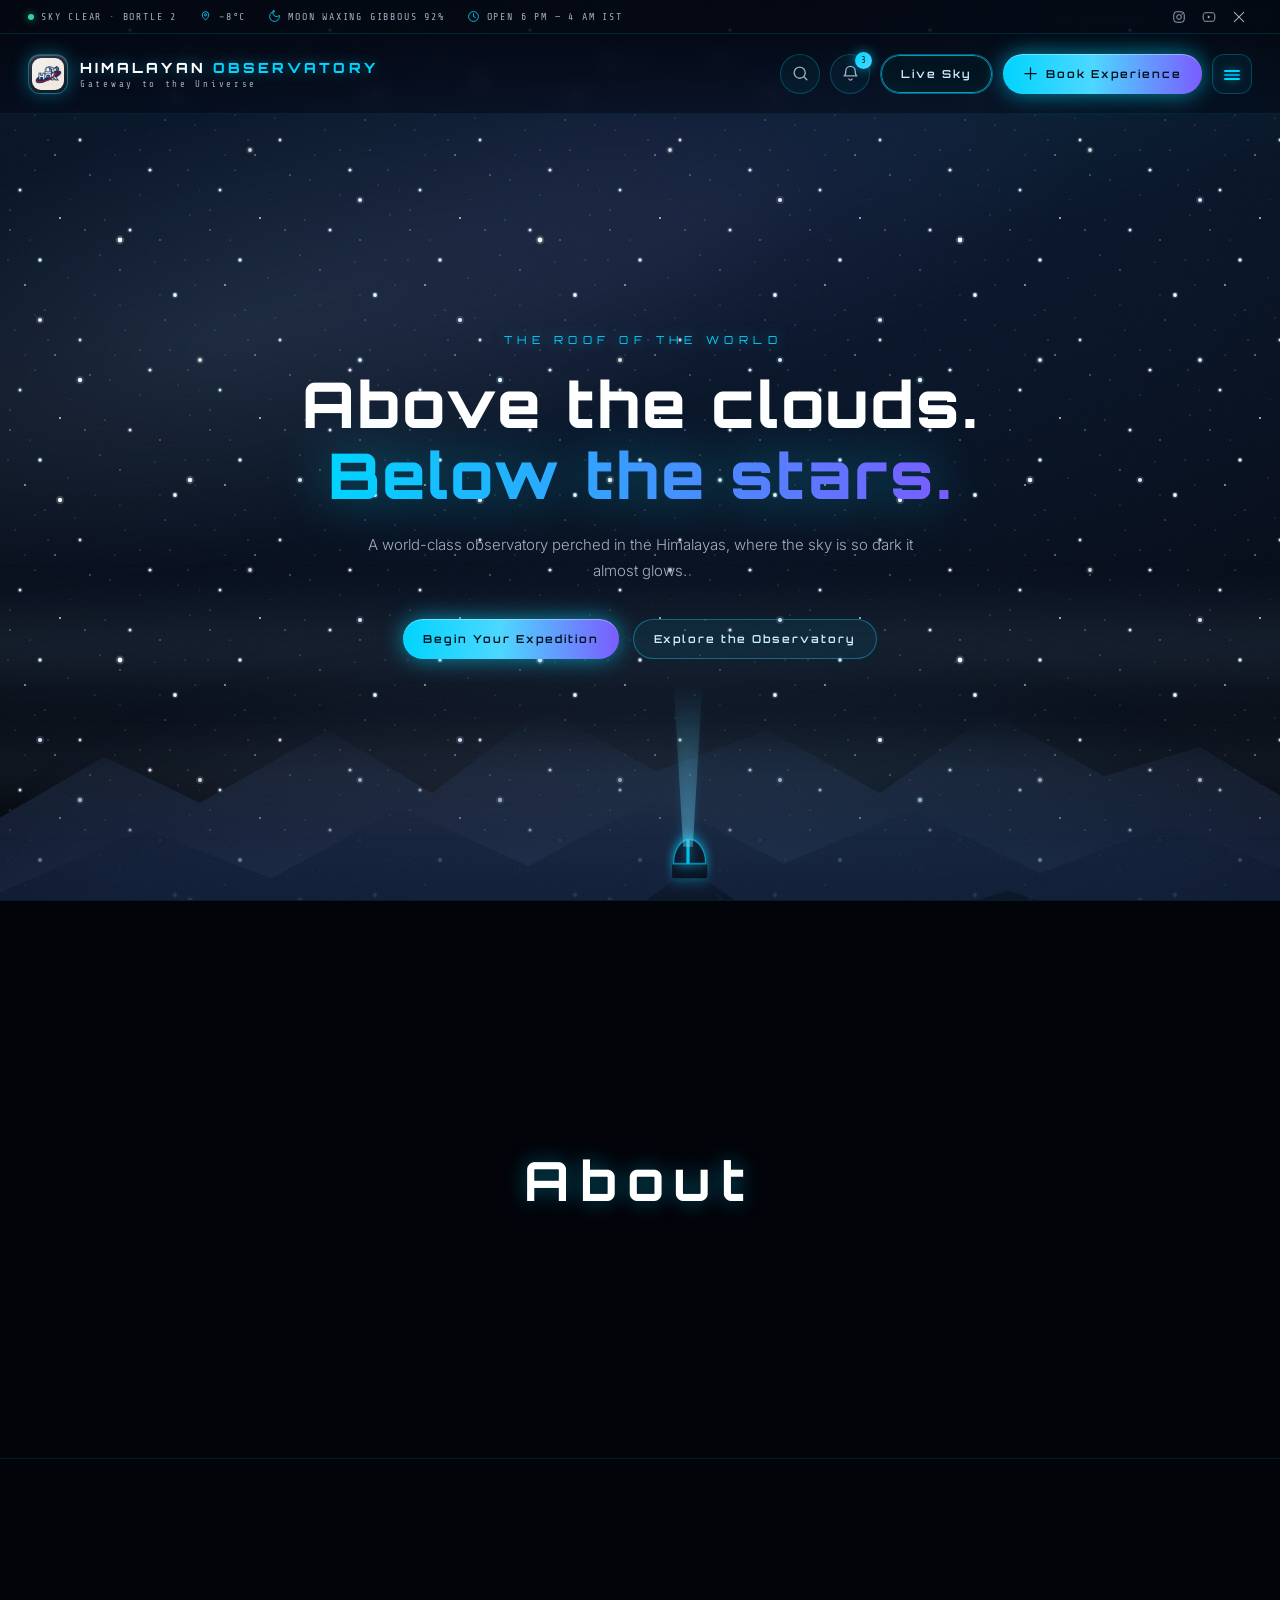
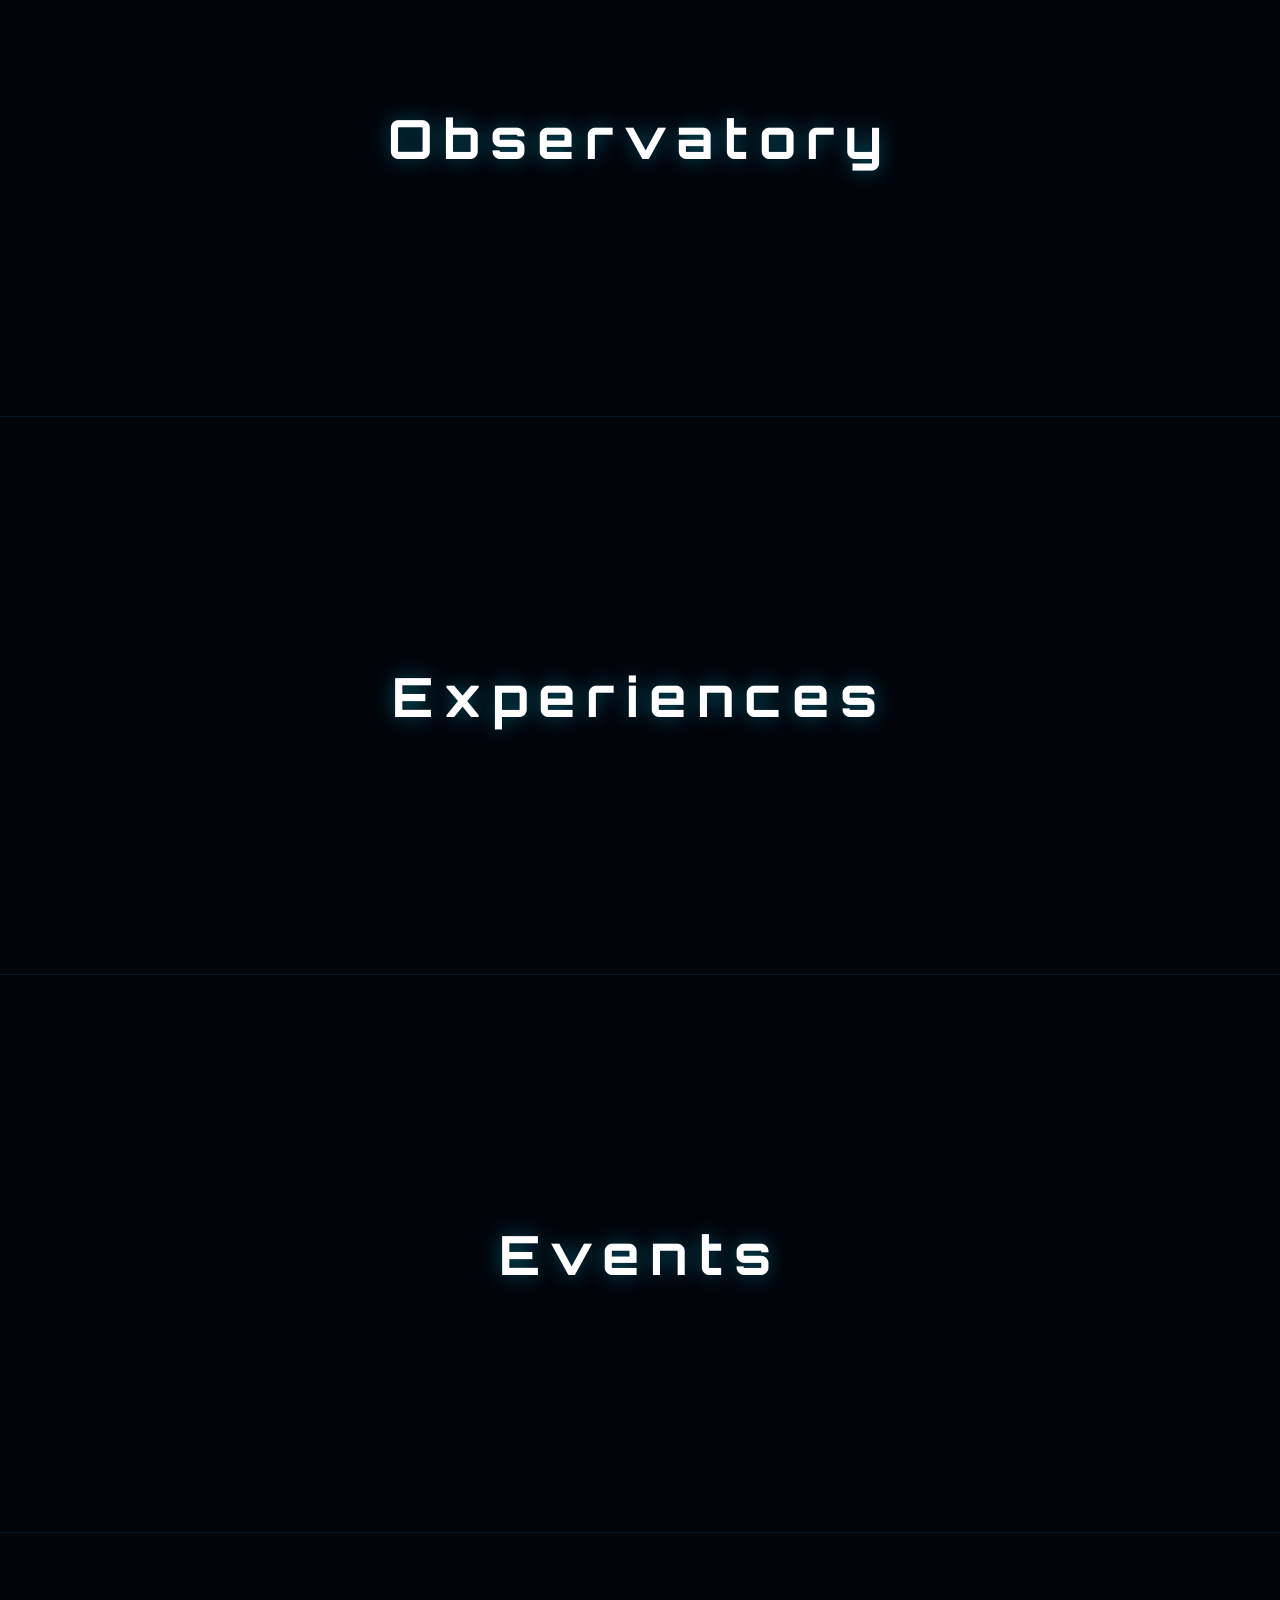
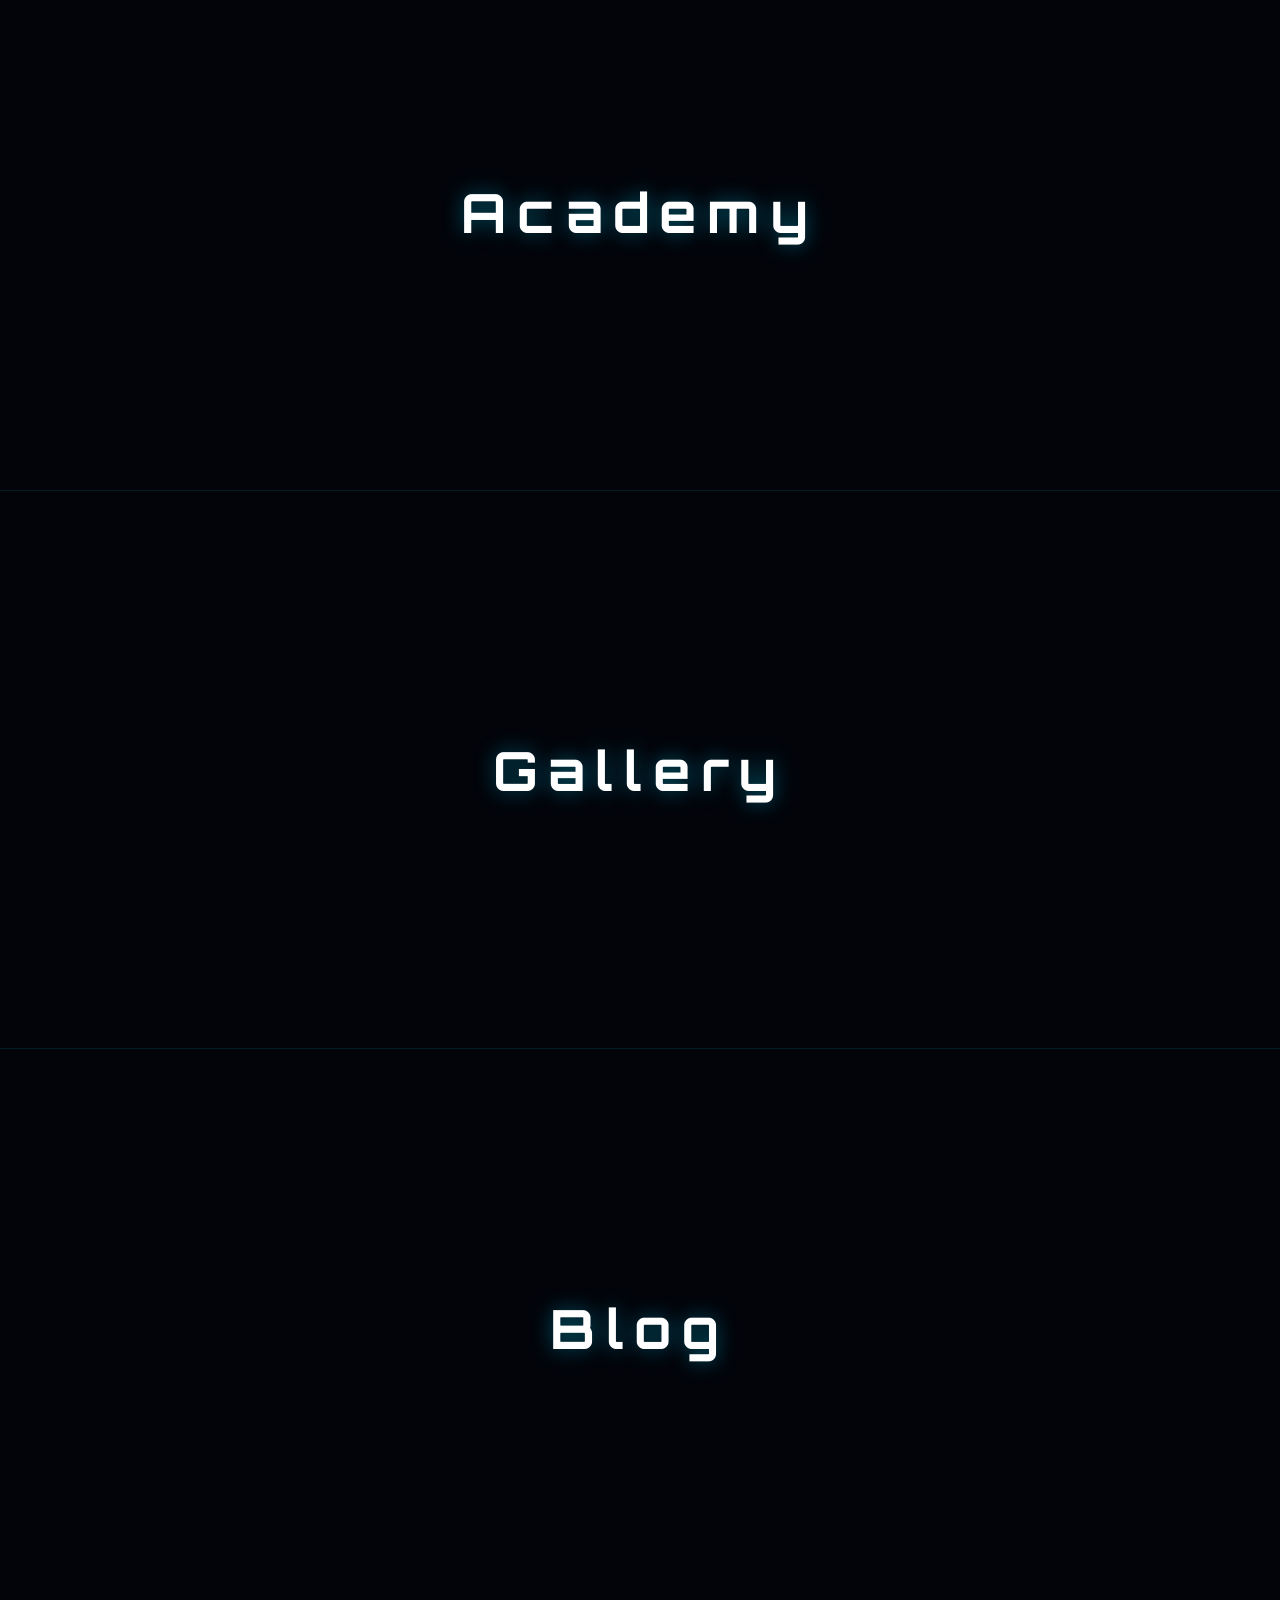
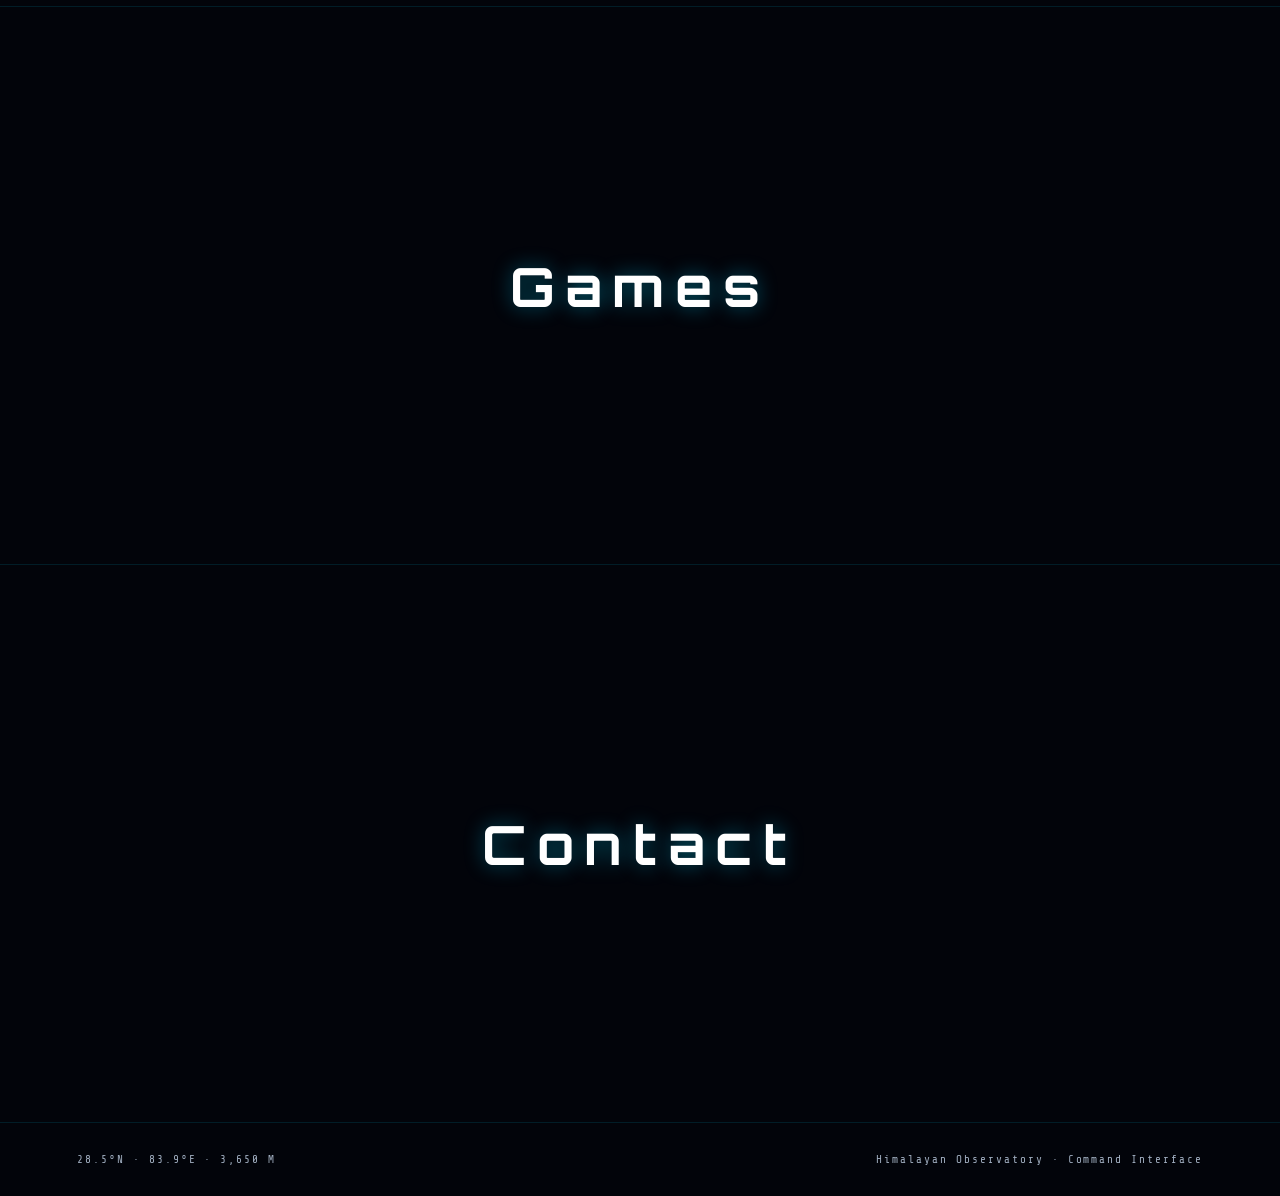
==== navbar.html @ 62c12fcb "loader + header" ====
<!DOCTYPE html>
<html lang="en" data-theme="dark">
<head>
  <meta charset="UTF-8" />
  <meta name="viewport" content="width=device-width, initial-scale=1.0, viewport-fit=cover" />
  <meta name="theme-color" content="#02040A" />
  <meta name="description" content="Himalayan Observatory — the command interface of a world-class observatory in the Himalayas." />
  <title>Himalayan Observatory — Navigation</title>

  <!-- Premium aerospace typography -->
  <link rel="preconnect" href="https://fonts.googleapis.com" />
  <link rel="preconnect" href="https://fonts.gstatic.com" crossorigin />
  <link
    href="https://fonts.googleapis.com/css2?family=Orbitron:wght@500;600;700;800&family=Inter:wght@300;400;500;600&family=Share+Tech+Mono&display=swap"
    rel="stylesheet"
  />

  <link rel="stylesheet" href="css/style.css" />
</head>
<body>

  <!-- Fixed Himalayan night backdrop: star field, Milky Way, alpenglow,
       layered mountain silhouettes and an observatory dome on the peak -->
  <div class="site-space" aria-hidden="true">
    <div class="site-space__stars"></div>
    <div class="site-space__milkyway"></div>
    <div class="site-space__twinkle"></div>
    <div class="site-space__alpenglow"></div>

    <!-- Satellite crossing the night sky -->
    <div class="site-space__sat" aria-hidden="true">
      <svg viewBox="0 0 140 84" fill="none">
        <defs>
          <linearGradient id="satPanel" x1="0" y1="0" x2="0" y2="1">
            <stop offset="0" stop-color="#2b6bd6"/>
            <stop offset="0.55" stop-color="#123c8a"/>
            <stop offset="1" stop-color="#081c46"/>
          </linearGradient>
          <linearGradient id="satBody" x1="0" y1="0" x2="0" y2="1">
            <stop offset="0" stop-color="#e4edff"/>
            <stop offset="0.5" stop-color="#93a7c4"/>
            <stop offset="1" stop-color="#33435f"/>
          </linearGradient>
          <linearGradient id="satTrail" x1="0" y1="0" x2="1" y2="0">
            <stop offset="0" stop-color="#7ad7ff" stop-opacity="0"/>
            <stop offset="0.7" stop-color="#7ad7ff" stop-opacity="0.16"/>
            <stop offset="1" stop-color="#bcdcff" stop-opacity="0.6"/>
          </linearGradient>
        </defs>

        <path d="M0 42 L56 42" stroke="url(#satTrail)" stroke-width="2"/>

        <rect x="6" y="28" width="52" height="16" rx="2" fill="url(#satPanel)" stroke="#9ad7ff" stroke-opacity="0.4"/>
        <rect x="82" y="28" width="52" height="16" rx="2" fill="url(#satPanel)" stroke="#9ad7ff" stroke-opacity="0.4"/>
        <path d="M18 29V43M30 29V43M42 29V43M54 29V43M94 29V43M106 29V43M118 29V43M130 29V43" stroke="#9ad7ff" stroke-opacity="0.4" stroke-width="1"/>
        <rect x="52" y="33" width="4" height="6" fill="#8fa3c0"/>
        <rect x="84" y="33" width="4" height="6" fill="#8fa3c0"/>

        <rect x="56" y="14" width="28" height="44" rx="6" fill="url(#satBody)" stroke="#cfe0ff" stroke-opacity="0.7"/>

        <path d="M70 14 L70 6" stroke="#e4edff" stroke-width="2"/>
        <circle cx="70" cy="4.5" r="3" fill="#ffd166"/>

        <rect x="60" y="20" width="20" height="9" rx="2" fill="#07152e"/>
        <circle cx="65.5" cy="24.5" r="2" fill="#00d4ff"/>
        <circle cx="74.5" cy="24.5" r="2" fill="#ff5c5c"/>

        <circle class="sat-beacon" cx="70" cy="48" r="2.2" fill="#ffd166"/>
      </svg>
    </div>

    <div class="site-space__mountains">
      <svg class="site-space__range site-space__range--back" viewBox="0 0 1600 400" preserveAspectRatio="none" aria-hidden="true">
        <defs>
          <linearGradient id="ssRangeBack" x1="0" y1="0" x2="0" y2="1">
            <stop offset="0" stop-color="#22365e" stop-opacity="0"/>
            <stop offset="0.45" stop-color="#22365e" stop-opacity="0.5"/>
            <stop offset="1" stop-color="#22365e" stop-opacity="0.85"/>
          </linearGradient>
        </defs>
        <path d="M0 400 L0 258 L130 208 L250 246 L410 186 L540 238 L680 168 L820 220 L960 186 L1100 238 L1240 172 L1380 224 L1500 200 L1600 240 L1600 400 Z" fill="url(#ssRangeBack)"/>
      </svg>

      <svg class="site-space__range site-space__range--mid" viewBox="0 0 1600 400" preserveAspectRatio="none" aria-hidden="true">
        <defs>
          <linearGradient id="ssRangeMid" x1="0" y1="0" x2="0" y2="1">
            <stop offset="0" stop-color="#0d1a33" stop-opacity="0"/>
            <stop offset="0.45" stop-color="#0d1a33" stop-opacity="0.72"/>
            <stop offset="1" stop-color="#0d1a33" stop-opacity="0.95"/>
          </linearGradient>
        </defs>
        <path d="M0 400 L0 320 L180 268 L340 308 L500 250 L660 298 L820 242 L980 296 L1140 252 L1300 304 L1460 264 L1600 300 L1600 400 Z" fill="url(#ssRangeMid)"/>
      </svg>

      <svg class="site-space__range site-space__range--front" viewBox="0 0 1600 400" preserveAspectRatio="none" aria-hidden="true">
        <defs>
          <linearGradient id="ssRangeFront" x1="0" y1="0" x2="0" y2="1">
            <stop offset="0" stop-color="#050b16" stop-opacity="0"/>
            <stop offset="0.4" stop-color="#050b16" stop-opacity="0.85"/>
            <stop offset="1" stop-color="#050b16" stop-opacity="0.98"/>
          </linearGradient>
          <linearGradient id="ssBeam" x1="0" y1="0" x2="0" y2="1">
            <stop offset="0" stop-color="#7ad7ff" stop-opacity="0"/>
            <stop offset="1" stop-color="#7ad7ff" stop-opacity="0.4"/>
          </linearGradient>
        </defs>
        <path d="M0 400 L0 372 L150 338 L300 364 L460 330 L620 366 L800 330 L862 300 L940 336 L1100 352 L1260 318 L1420 352 L1540 330 L1600 346 L1600 400 Z" fill="url(#ssRangeFront)"/>
        <g class="site-space__dome">
          <rect x="840" y="296" width="44" height="12" rx="2" fill="#07101f"/>
          <path class="site-space__dome-shell" d="M842 296 A20 20 0 0 1 882 296 Z" fill="#0a1428"/>
          <path class="site-space__dome-slit" d="M858 276 L862 276 L862 296 L858 296 Z" fill="#00d4ff" opacity="0.9"/>
          <path class="site-space__beam" d="M854 282 L866 282 L878 148 L842 148 Z" fill="url(#ssBeam)"/>
        </g>
      </svg>

      <div class="site-space__mist site-space__mist--1"></div>
      <div class="site-space__mist site-space__mist--2"></div>
    </div>

    <div class="site-space__vignette"></div>
    <div class="site-space__grain"></div>
  </div>

  <!-- ============================================================
       TOP INFORMATION BAR (thin strip above the navigation)
       Auto-hidden on scroll and on mobile.
       ============================================================ -->
  <div class="topbar" id="topbar" role="complementary" aria-label="Observatory conditions">
    <div class="topbar__inner">

      <div class="topbar__conditions">
        <span class="topbar__item">
          <span class="topbar__dot topbar__dot--green" aria-hidden="true"></span>
          SKY CLEAR · BORTLE 2
        </span>
        <span class="topbar__item">
          <svg class="topbar__icon" viewBox="0 0 24 24" fill="none" aria-hidden="true">
            <path d="M12 3a6 6 0 0 1 6 6c0 4-2.5 6-6 9.5C8.5 15 6 13 6 9a6 6 0 0 1 6-6Z" stroke="currentColor" stroke-width="1.6"/>
            <circle cx="12" cy="9" r="2" stroke="currentColor" stroke-width="1.6"/>
          </svg>
          −8°C
        </span>
        <span class="topbar__item">
          <svg class="topbar__icon" viewBox="0 0 24 24" fill="none" aria-hidden="true">
            <path d="M12 3a9 9 0 1 0 9 9c0-.8-.1-1.6-.3-2.3C19.8 11.6 18 12 16.5 12A7.5 7.5 0 0 1 9 4.5C9 3 9.4 1.2 10.7.3A9 9 0 0 0 12 3Z" stroke="currentColor" stroke-width="1.6" stroke-linejoin="round"/>
          </svg>
          MOON WAXING GIBBOUS 92%
        </span>
        <span class="topbar__item">
          <svg class="topbar__icon" viewBox="0 0 24 24" fill="none" aria-hidden="true">
            <circle cx="12" cy="12" r="9" stroke="currentColor" stroke-width="1.6"/>
            <path d="M12 7v5l3.5 2" stroke="currentColor" stroke-width="1.6" stroke-linecap="round"/>
          </svg>
          OPEN 6 PM — 4 AM IST
        </span>
      </div>

      <div class="topbar__social" aria-label="Follow the observatory">
        <a href="#" class="topbar__social-link" aria-label="Instagram">
          <svg viewBox="0 0 24 24" fill="none" aria-hidden="true">
            <rect x="3" y="3" width="18" height="18" rx="5" stroke="currentColor" stroke-width="1.6"/>
            <circle cx="12" cy="12" r="4" stroke="currentColor" stroke-width="1.6"/>
            <circle cx="17.2" cy="6.8" r="1.2" fill="currentColor"/>
          </svg>
        </a>
        <a href="#" class="topbar__social-link" aria-label="YouTube">
          <svg viewBox="0 0 24 24" fill="none" aria-hidden="true">
            <path d="M22 12c0-2.6-.3-4.4-.7-5.3a2.7 2.7 0 0 0-1.7-1.7C18.6 4.6 12 4.6 12 4.6s-6.6 0-7.6.4a2.7 2.7 0 0 0-1.7 1.7C2.3 7.6 2 9.4 2 12s.3 4.4.7 5.3a2.7 2.7 0 0 0 1.7 1.7c1 .4 7.6.4 7.6.4s6.6 0 7.6-.4a2.7 2.7 0 0 0 1.7-1.7c.4-.9.7-2.7.7-5.3Z" stroke="currentColor" stroke-width="1.6"/>
            <path d="M10 9.5v5l4.5-2.5L10 9.5Z" fill="currentColor"/>
          </svg>
        </a>
        <a href="#" class="topbar__social-link" aria-label="X">
          <svg viewBox="0 0 24 24" fill="none" aria-hidden="true">
            <path d="M4 4l16 16M20 4L4 20" stroke="currentColor" stroke-width="1.8" stroke-linecap="round"/>
          </svg>
        </a>
      </div>

    </div>
  </div>

  <!-- ============================================================
       PRIMARY NAVIGATION
       ============================================================ -->
  <header class="nav" id="navbar" role="banner">
    <div class="nav__inner">

      <!-- Left : brand -->
      <a class="brand" href="#home" aria-label="Himalayan Observatory — home">
        <span class="brand__logo" aria-hidden="true">
          <img src="assets/logo_himalayan.jpeg" alt="" width="1352" height="1600" />
        </span>
        <span class="brand__text">
          <span class="brand__title">HIMALAYAN <em>OBSERVATORY</em></span>
          <span class="brand__tagline">Gateway to the Universe</span>
        </span>
      </a>

      <!-- Center : primary menu (desktop) -->
      <nav class="menu" id="menu" aria-label="Primary">
        <a class="menu__link is-active" href="#home" aria-current="page">Home</a>
        <a class="menu__link" href="#about">About</a>
        <a class="menu__link" href="#observatory">Observatory</a>
        <a class="menu__link" href="#experiences">Experiences</a>
        <a class="menu__link" href="#events">Events</a>
        <a class="menu__link" href="#academy">Academy</a>
        <a class="menu__link" href="#gallery">Gallery</a>
        <a class="menu__link" href="#blog">Blog</a>
        <a class="menu__link" href="#games">Games</a>
        <a class="menu__link" href="#contact">Contact</a>
      </nav>

      <!-- Right : actions -->
      <div class="actions">

        <button class="icon-btn icon-btn--search" id="searchBtn" type="button"
                aria-label="Open search" aria-haspopup="dialog" aria-controls="searchOverlay">
          <svg viewBox="0 0 24 24" fill="none" aria-hidden="true">
            <circle cx="11" cy="11" r="7" stroke="currentColor" stroke-width="1.7"/>
            <path d="m20 20-3.5-3.5" stroke="currentColor" stroke-width="1.7" stroke-linecap="round"/>
          </svg>
          <span class="icon-btn__ring" aria-hidden="true"></span>
        </button>

        <button class="icon-btn icon-btn--bell" id="bellBtn" type="button"
                aria-label="Notifications" aria-haspopup="dialog" aria-controls="notifPanel"
                aria-expanded="false">
          <svg viewBox="0 0 24 24" fill="none" aria-hidden="true">
            <path d="M6 9a6 6 0 0 1 12 0c0 5 2 6 2 6H4s2-1 2-6Z" stroke="currentColor" stroke-width="1.7" stroke-linejoin="round"/>
            <path d="M10 19a2.2 2.2 0 0 0 4 0" stroke="currentColor" stroke-width="1.7" stroke-linecap="round"/>
          </svg>
          <span class="icon-btn__badge" id="bellBadge" aria-hidden="true">3</span>
        </button>

        <a class="btn btn--outline" href="#sky">
          <span class="btn__pulse" aria-hidden="true"></span>
          <span class="btn__label">Live Sky</span>
        </a>

        <a class="btn btn--primary" href="#book">
          <svg class="btn__spark" viewBox="0 0 24 24" fill="none" aria-hidden="true">
            <path d="M12 3v18M3 12h18" stroke="currentColor" stroke-width="2" stroke-linecap="round"/>
          </svg>
          <span class="btn__label">Book Experience</span>
        </a>

        <!-- Hamburger (mobile only) -->
        <button class="burger" id="burger" type="button"
                aria-label="Open menu" aria-expanded="false" aria-controls="mobileMenu">
          <span class="burger__line" aria-hidden="true"></span>
          <span class="burger__line" aria-hidden="true"></span>
          <span class="burger__line" aria-hidden="true"></span>
        </button>

      </div>
    </div>
  </header>

  <!-- ============================================================
       SEARCH OVERLAY (fullscreen)
       ============================================================ -->
  <div class="search-overlay" id="searchOverlay" role="dialog" aria-modal="true"
       aria-label="Search the cosmos" aria-hidden="true">
    <div class="search-overlay__bg" aria-hidden="true"></div>

    <form class="search-overlay__box" id="searchForm" role="search">
      <span class="search-overlay__icon" aria-hidden="true">
        <svg viewBox="0 0 24 24" fill="none">
          <circle cx="11" cy="11" r="7" stroke="currentColor" stroke-width="1.7"/>
          <path d="m20 20-3.5-3.5" stroke="currentColor" stroke-width="1.7" stroke-linecap="round"/>
        </svg>
      </span>
      <input class="search-overlay__input" id="searchInput" type="search"
             placeholder="Search the cosmos…" autocomplete="off" aria-label="Search the cosmos" />
      <button class="search-overlay__close" id="searchClose" type="button" aria-label="Close search">
        <svg viewBox="0 0 24 24" fill="none" aria-hidden="true">
          <path d="M6 6l12 12M18 6L6 18" stroke="currentColor" stroke-width="1.8" stroke-linecap="round"/>
        </svg>
      </button>
      <p class="search-overlay__hint" id="searchHint">Press <kbd>Esc</kbd> to close</p>
    </form>

    <div class="search-overlay__suggest" id="searchSuggest" aria-hidden="true">
      <p class="search-overlay__label">Popular searches</p>
      <div class="search-overlay__chips">
        <button class="chip" type="button">Meteor Shower</button>
        <button class="chip" type="button">Milky Way</button>
        <button class="chip" type="button">Saturn</button>
        <button class="chip" type="button">Telescope</button>
        <button class="chip" type="button">Book a Night</button>
      </div>
    </div>
  </div>

  <!-- ============================================================
       NOTIFICATION PANEL
       ============================================================ -->
  <div class="notif" id="notifPanel" role="dialog" aria-label="Notifications"
       aria-hidden="true">
    <header class="notif__head">
      <span class="notif__title">Mission Alerts</span>
      <span class="notif__clear" id="notifClear" role="button" tabindex="0" aria-label="Clear notifications">Clear all</span>
    </header>

    <ul class="notif__list" id="notifList">
      <li class="notif__item notif__item--new">
        <span class="notif__icon" aria-hidden="true">☄</span>
        <span class="notif__body">
          <span class="notif__msg">Perseids meteor shower peaks tonight</span>
          <span class="notif__time">Peak 2:00 AM · Live Sky</span>
        </span>
        <span class="notif__tag notif__tag--alert">NOW</span>
      </li>
      <li class="notif__item notif__item--new">
        <span class="notif__icon" aria-hidden="true">✦</span>
        <span class="notif__body">
          <span class="notif__msg">Astronomy Night under the Milky Way</span>
          <span class="notif__time">This Saturday · Book early</span>
        </span>
        <span class="notif__tag notif__tag--event">EVENT</span>
      </li>
      <li class="notif__item">
        <span class="notif__icon" aria-hidden="true">◈</span>
        <span class="notif__body">
          <span class="notif__msg">New workshop: Deep Space Imaging</span>
          <span class="notif__time">Starts next week · Academy</span>
        </span>
        <span class="notif__tag notif__tag--class">WORKSHOP</span>
      </li>
    </ul>
  </div>

  <!-- ============================================================
       MOBILE MENU OVERLAY (fullscreen)
       ============================================================ -->
  <div class="mobile-menu" id="mobileMenu" role="dialog" aria-modal="true"
       aria-label="Menu" aria-hidden="true">
    <div class="mobile-menu__stars" aria-hidden="true"></div>
    <div class="mobile-menu__veil" aria-hidden="true"></div>

    <div class="mobile-menu__content">
      <div class="mobile-menu__brand" aria-hidden="true">
        <span class="mobile-menu__logo">
          <img src="assets/logo_himalayan.jpeg" alt="" width="1352" height="1600" />
        </span>
        <span class="mobile-menu__name">HIMALAYAN <em>OBSERVATORY</em></span>
      </div>

      <nav class="mobile-menu__nav" id="mobileNav" aria-label="Mobile">
        <a class="mobile-menu__link is-active" href="#home">Home</a>
        <a class="mobile-menu__link" href="#about">About</a>
        <a class="mobile-menu__link" href="#observatory">Observatory</a>
        <a class="mobile-menu__link" href="#experiences">Experiences</a>
        <a class="mobile-menu__link" href="#events">Events</a>
        <a class="mobile-menu__link" href="#academy">Academy</a>
        <a class="mobile-menu__link" href="#gallery">Gallery</a>
        <a class="mobile-menu__link" href="#blog">Blog</a>
        <a class="mobile-menu__link" href="#games">Games</a>
        <a class="mobile-menu__link" href="#contact">Contact</a>
      </nav>

      <div class="mobile-menu__actions">
        <a class="btn btn--primary btn--wide" href="#book">Book Now</a>
        <a class="btn btn--outline btn--wide" href="#sky">Live Sky</a>
      </div>
    </div>
  </div>

  <!-- ============================================================
       DEMO PAGE CONTENT (so scroll behaviour is testable)
       ============================================================ -->
  <main class="page" id="page">

    <section class="hero" id="home">
      <p class="hero__eyebrow">THE ROOF OF THE WORLD</p>
      <h1 class="hero__title">Above the clouds.<br /><span>Below the stars.</span></h1>
      <p class="hero__sub">A world-class observatory perched in the Himalayas, where the sky is so dark it almost glows.</p>
      <div class="hero__cta">
        <a class="btn btn--primary" href="#book">Begin Your Expedition</a>
        <a class="btn btn--outline" href="#observatory">Explore the Observatory</a>
      </div>
    </section>

    <section class="demo" id="about"><h2>About</h2></section>
    <section class="demo" id="observatory"><h2>Observatory</h2></section>
    <section class="demo" id="experiences"><h2>Experiences</h2></section>
    <section class="demo" id="events"><h2>Events</h2></section>
    <section class="demo" id="academy"><h2>Academy</h2></section>
    <section class="demo" id="gallery"><h2>Gallery</h2></section>
    <section class="demo" id="blog"><h2>Blog</h2></section>
    <section class="demo" id="games"><h2>Games</h2></section>
    <section class="demo" id="contact"><h2>Contact</h2></section>

    <footer class="demo__footer">
      <span>28.5°N · 83.9°E · 3,650 M</span>
      <span>Himalayan Observatory · Command Interface</span>
    </footer>

  </main>

  <script src="js/main.js"></script>
</body>
</html>
---- css/style.css ----
/* ==========================================================================
   HIMALAYAN OBSERVATORY — Command Interface Navigation
   ==========================================================================
   Sections
   01. Design tokens & reset
   02. Page backdrop (demo content)
   03. Top information bar
   04. Primary navigation
   05. Brand
   06. Center menu
   07. Actions (icon buttons · CTAs · burger)
   08. Search overlay
   09. Notification panel
   10. Mobile menu overlay
   11. Demo page sections
   12. Keyframe library
   13. Responsive breakpoints
   14. Accessibility (keyboard · reduced motion)
   ========================================================================== */

/* 01 — DESIGN TOKENS & RESET ---------------------------------------------- */
:root {
  --bg-deep:       #02040A;
  --bg-secondary:  #071326;
  --accent-blue:   #00D4FF;
  --accent-purple: #7A5CFF;
  --white:         #FFFFFF;
  --grey:          #A0AEC0;
  --glow:          rgba(0, 212, 255, 0.6);

  --font-display: 'Orbitron', sans-serif;
  --font-ui:      'Inter', sans-serif;
  --font-mono:    'Share Tech Mono', monospace;

  --ease-out:     cubic-bezier(0.16, 1, 0.3, 1);
  --ease-in-out:  cubic-bezier(0.65, 0, 0.35, 1);

  /* Fixed-header geometry (overridden in breakpoints) */
  --topbar-h:        34px;
  --nav-h:           80px;
  --nav-h-compact:   62px;

  --glass: rgba(7, 19, 38, 0.55);
  --glass-border: rgba(0, 212, 255, 0.18);
}

*,
*::before,
*::after {
  margin: 0;
  padding: 0;
  box-sizing: border-box;
}

html {
  scroll-behavior: smooth;
}

body {
  font-family: var(--font-ui);
  color: var(--white);
  background: var(--bg-deep);
  -webkit-font-smoothing: antialiased;
  text-rendering: optimizeLegibility;
  overflow-x: hidden;
}

/* Body scroll lock while an overlay is open */
body.is-locked {
  overflow: hidden;
}

/* On index.html the homepage scrolls inside #site, so the lock must
   reach that container too (the page's fixed navbar/overlays stay put). */
body.is-locked .site {
  overflow: hidden;
}

a {
  color: inherit;
  text-decoration: none;
}

button {
  font: inherit;
  color: inherit;
  background: none;
  border: 0;
  cursor: pointer;
}

ul { list-style: none; }

kbd {
  font-family: var(--font-mono);
  font-size: 11px;
  padding: 2px 7px;
  border-radius: 6px;
  border: 1px solid rgba(0, 212, 255, 0.4);
  background: rgba(0, 212, 255, 0.08);
}

/* 02 — DEEP-SPACE BACKDROP & PAGE ------------------------------------------- */
.page {
  position: relative;
  z-index: 1;
  min-height: 100vh;
  padding-top: calc(var(--topbar-h) + var(--nav-h) + 8px);
  background: transparent;
}

/* Fixed cinematic backdrop: a Himalayan night vista that stays put while
   the page scrolls over it — Milky Way, star field, alpenglow and layered
   mountain silhouettes crowned by a glowing observatory dome. */
.site-space {
  position: fixed;
  inset: 0;
  z-index: 0;
  overflow: hidden;
  pointer-events: none;
  background:
    radial-gradient(120% 90% at 50% 12%, #0A1730 0%, var(--bg-secondary) 42%, var(--bg-deep) 100%);
}

/* Dense star field drifting slowly upward */
.site-space__stars {
  position: absolute;
  inset: 0;
  z-index: 1;
  background-image: url("data:image/svg+xml,%3Csvg xmlns='http://www.w3.org/2000/svg' width='200' height='200'%3E%3Ccircle cx='40' cy='60' r='3' fill='%237AD7FF' opacity='0.2'/%3E%3Ccircle cx='40' cy='60' r='1.7' fill='%23ffffff' opacity='0.95'/%3E%3Ccircle cx='130' cy='30' r='2.8' fill='%23B8A6FF' opacity='0.2'/%3E%3Ccircle cx='130' cy='30' r='1.5' fill='%23ffffff' opacity='0.9'/%3E%3Ccircle cx='175' cy='95' r='3.2' fill='%237AD7FF' opacity='0.22'/%3E%3Ccircle cx='175' cy='95' r='1.9' fill='%23ffffff' opacity='1'/%3E%3Ccircle cx='80' cy='140' r='2.6' fill='%23ffffff' opacity='0.16'/%3E%3Ccircle cx='80' cy='140' r='1.4' fill='%23ffffff' opacity='0.85'/%3E%3Ccircle cx='150' cy='170' r='3' fill='%23B8A6FF' opacity='0.18'/%3E%3Ccircle cx='150' cy='170' r='1.6' fill='%23ffffff' opacity='0.9'/%3E%3Ccircle cx='20' cy='190' r='2.8' fill='%237AD7FF' opacity='0.18'/%3E%3Ccircle cx='20' cy='190' r='1.5' fill='%23ffffff' opacity='0.88'/%3E%3Ccircle cx='10' cy='30' r='0.7' fill='%23ffffff' opacity='0.6'/%3E%3Ccircle cx='60' cy='18' r='1' fill='%23ffffff' opacity='0.8'/%3E%3Ccircle cx='100' cy='55' r='0.6' fill='%23ffffff' opacity='0.5'/%3E%3Ccircle cx='160' cy='40' r='0.8' fill='%237AD7FF' opacity='0.65'/%3E%3Ccircle cx='190' cy='15' r='0.5' fill='%23ffffff' opacity='0.45'/%3E%3Ccircle cx='25' cy='85' r='0.9' fill='%23ffffff' opacity='0.7'/%3E%3Ccircle cx='95' cy='95' r='0.5' fill='%23ffffff' opacity='0.4'/%3E%3Ccircle cx='120' cy='70' r='0.7' fill='%23ffffff' opacity='0.6'/%3E%3Ccircle cx='45' cy='110' r='0.6' fill='%23ffffff' opacity='0.5'/%3E%3Ccircle cx='165' cy='120' r='0.7' fill='%23B8A6FF' opacity='0.6'/%3E%3Ccircle cx='185' cy='60' r='0.5' fill='%23ffffff' opacity='0.45'/%3E%3Ccircle cx='15' cy='130' r='0.5' fill='%23ffffff' opacity='0.4'/%3E%3Ccircle cx='55' cy='155' r='0.8' fill='%23ffffff' opacity='0.7'/%3E%3Ccircle cx='110' cy='180' r='0.6' fill='%237AD7FF' opacity='0.55'/%3E%3Ccircle cx='125' cy='130' r='0.5' fill='%23ffffff' opacity='0.4'/%3E%3Ccircle cx='35' cy='170' r='0.6' fill='%23ffffff' opacity='0.5'/%3E%3Ccircle cx='195' cy='125' r='0.5' fill='%23ffffff' opacity='0.4'/%3E%3Ccircle cx='70' cy='200' r='0.5' fill='%23ffffff' opacity='0.4'/%3E%3Ccircle cx='90' cy='175' r='0.7' fill='%23ffffff' opacity='0.6'/%3E%3Ccircle cx='140' cy='150' r='0.6' fill='%23ffffff' opacity='0.5'/%3E%3Ccircle cx='8' cy='60' r='0.5' fill='%23ffffff' opacity='0.45'/%3E%3Ccircle cx='178' cy='185' r='0.5' fill='%23ffffff' opacity='0.4'/%3E%3Ccircle cx='30' cy='40' r='0.5' fill='%23ffffff' opacity='0.4'/%3E%3Ccircle cx='120' cy='105' r='0.5' fill='%23ffffff' opacity='0.35'/%3E%3Ccircle cx='68' cy='78' r='0.5' fill='%23ffffff' opacity='0.4'/%3E%3Ccircle cx='155' cy='62' r='0.5' fill='%23ffffff' opacity='0.4'/%3E%3Ccircle cx='48' cy='140' r='0.6' fill='%23ffffff' opacity='0.5'/%3E%3Ccircle cx='170' cy='150' r='0.6' fill='%23ffffff' opacity='0.5'/%3E%3Ccircle cx='85' cy='30' r='0.7' fill='%23ffffff' opacity='0.6'/%3E%3Ccircle cx='200' cy='190' r='0.5' fill='%23ffffff' opacity='0.4'/%3E%3Ccircle cx='10' cy='10' r='0.6' fill='%23ffffff' opacity='0.5'/%3E%3Ccircle cx='115' cy='155' r='0.5' fill='%237AD7FF' opacity='0.5'/%3E%3Ccircle cx='140' cy='195' r='0.5' fill='%23ffffff' opacity='0.4'/%3E%3Ccircle cx='188' cy='170' r='0.6' fill='%23ffffff' opacity='0.5'/%3E%3Ccircle cx='75' cy='118' r='0.5' fill='%23ffffff' opacity='0.35'/%3E%3Ccircle cx='160' cy='95' r='0.5' fill='%23ffffff' opacity='0.4'/%3E%3Ccircle cx='35' cy='115' r='0.5' fill='%23ffffff' opacity='0.4'/%3E%3Ccircle cx='105' cy='20' r='0.6' fill='%23ffffff' opacity='0.5'/%3E%3Ccircle cx='195' cy='85' r='0.5' fill='%23ffffff' opacity='0.4'/%3E%3Ccircle cx='25' cy='155' r='0.5' fill='%23ffffff' opacity='0.4'/%3E%3C/svg%3E");
  background-size: 200px 200px;
  opacity: 1;
  animation: ssStarDrift 220s linear infinite;
}

/* Soft diagonal Milky Way band arcing across the sky */
.site-space__milkyway {
  position: absolute;
  top: -6%;
  left: -30%;
  width: 160%;
  height: 60%;
  z-index: 2;
  transform: translate3d(0, var(--mw-y, 0px), 0) rotate(-16deg);
  background:
    radial-gradient(ellipse 42% 58% at 30% 50%, rgba(190, 214, 255, 0.10), transparent 70%),
    radial-gradient(ellipse 30% 46% at 52% 54%, rgba(150, 130, 235, 0.07), transparent 70%),
    radial-gradient(ellipse 34% 42% at 74% 44%, rgba(0, 212, 255, 0.05), transparent 70%);
  filter: blur(8px);
  animation: ssMilkyway 26s var(--ease-out) infinite alternate;
}

/* Sparse brighter stars that slowly drift and softly twinkle */
.site-space__twinkle {
  position: absolute;
  inset: 0;
  z-index: 3;
  background-image: url("data:image/svg+xml,%3Csvg xmlns='http://www.w3.org/2000/svg' width='420' height='420'%3E%3Ccircle cx='60' cy='80' r='4.2' fill='%23ffffff' opacity='0.18'/%3E%3Ccircle cx='60' cy='80' r='2.2' fill='%23ffffff' opacity='0.95'/%3E%3Ccircle cx='300' cy='60' r='3.8' fill='%237AD7FF' opacity='0.2'/%3E%3Ccircle cx='300' cy='60' r='2' fill='%23ffffff' opacity='0.9'/%3E%3Ccircle cx='120' cy='240' r='4.4' fill='%23ffffff' opacity='0.2'/%3E%3Ccircle cx='120' cy='240' r='2.4' fill='%23ffffff' opacity='1'/%3E%3Ccircle cx='360' cy='200' r='4' fill='%23B8A6FF' opacity='0.18'/%3E%3Ccircle cx='360' cy='200' r='2.1' fill='%23ffffff' opacity='0.9'/%3E%3Ccircle cx='200' cy='360' r='3.8' fill='%23ffffff' opacity='0.16'/%3E%3Ccircle cx='200' cy='360' r='2' fill='%23ffffff' opacity='0.85'/%3E%3Ccircle cx='80' cy='380' r='4.2' fill='%237AD7FF' opacity='0.2'/%3E%3Ccircle cx='80' cy='380' r='2.2' fill='%23ffffff' opacity='0.95'/%3E%3Ccircle cx='250' cy='150' r='3.6' fill='%23ffffff' opacity='0.16'/%3E%3Ccircle cx='250' cy='150' r='1.9' fill='%23ffffff' opacity='0.8'/%3E%3Ccircle cx='40' cy='320' r='4' fill='%23B8A6FF' opacity='0.2'/%3E%3Ccircle cx='40' cy='320' r='2.1' fill='%23ffffff' opacity='0.9'/%3E%3Ccircle cx='360' cy='360' r='3.8' fill='%237AD7FF' opacity='0.18'/%3E%3Ccircle cx='360' cy='360' r='2' fill='%23ffffff' opacity='0.9'/%3E%3Ccircle cx='190' cy='60' r='4.2' fill='%23ffffff' opacity='0.2'/%3E%3Ccircle cx='190' cy='60' r='2.3' fill='%23ffffff' opacity='0.95'/%3E%3C/svg%3E");
  background-size: 420px 420px;
  animation: ssStarDriftBig 150s linear infinite, ssTwinkle 5.5s ease-in-out infinite alternate;
}

/* Soft pre-dawn alpenglow rising from the horizon */
.site-space__alpenglow {
  position: absolute;
  left: 50%;
  bottom: 0;
  width: 150%;
  height: 46vh;
  transform: translateX(-50%);
  z-index: 3;
  background:
    radial-gradient(55% 100% at 50% 100%, rgba(110, 160, 235, 0.13), transparent 62%),
    radial-gradient(38% 85% at 40% 100%, rgba(190, 120, 95, 0.06), transparent 68%),
    radial-gradient(34% 85% at 62% 100%, rgba(70, 200, 200, 0.05), transparent 68%);
  filter: blur(24px);
  animation: ssAlpenglow 20s var(--ease-out) infinite alternate;
}

/* A satellite crossing the night sky */
.site-space__sat {
  position: absolute;
  top: 20vh;
  left: 0;
  width: clamp(60px, 7vw, 118px);
  z-index: 5;
  opacity: 0;
  will-change: transform;
  animation: satFly 48s linear infinite;
  filter: drop-shadow(0 0 10px rgba(160, 200, 255, 0.5));
}

.site-space__sat svg {
  display: block;
  width: 100%;
  height: auto;
  animation: satGlint 6s ease-in-out infinite;
}

.site-space__sat .sat-beacon {
  animation: satBlink 1.2s steps(2, start) infinite;
}

/* Layered Himalayan mountain silhouettes (parallax via main.js) */
.site-space__mountains {
  position: absolute;
  left: 0;
  right: 0;
  bottom: 0;
  height: clamp(200px, 34vh, 440px);
  z-index: 4;
}

.site-space__range {
  position: absolute;
  left: 0;
  right: 0;
  bottom: -10vh;
  width: 100%;
  height: calc(100% + 20vh);
  will-change: transform;
}

/* Observatory dome + searchlight on the front peak */
.site-space__dome {
  filter: drop-shadow(0 0 6px rgba(0, 212, 255, 0.45));
}

.site-space__dome-shell {
  stroke: rgba(0, 212, 255, 0.55);
  stroke-width: 1.5;
  filter: drop-shadow(0 0 5px rgba(0, 212, 255, 0.5));
}

.site-space__dome-slit {
  filter: drop-shadow(0 0 6px rgba(0, 212, 255, 0.9));
}

.site-space__beam {
  animation: ssBeamPulse 3.4s ease-in-out infinite;
}

/* Drifting valley mist between the ridges */
.site-space__mist {
  position: absolute;
  left: -15%;
  width: 130%;
  height: 16vh;
  pointer-events: none;
  background: linear-gradient(180deg, transparent, rgba(150, 190, 230, 0.10), transparent);
  filter: blur(14px);
  animation: ssMistDrift 30s linear infinite alternate;
}

.site-space__mist--1 { bottom: 20vh; }
.site-space__mist--2 { bottom: 7vh; opacity: 0.75; animation-delay: -12s; }

/* Edge vignette for cinematic depth */
.site-space__vignette {
  position: absolute;
  inset: 0;
  z-index: 6;
  background: radial-gradient(120% 120% at 50% 50%, transparent 52%, rgba(2, 4, 10, 0.55) 82%, rgba(2, 4, 10, 0.9) 100%);
}

/* Subtle film grain */
.site-space__grain {
  position: absolute;
  inset: 0;
  z-index: 7;
  opacity: 0.05;
  background-image: url("data:image/svg+xml,%3Csvg xmlns='http://www.w3.org/2000/svg' width='120' height='120'%3E%3Cfilter id='n'%3E%3CfeTurbulence type='fractalNoise' baseFrequency='0.9' numOctaves='2'/%3E%3C/filter%3E%3Crect width='100%25' height='100%25' filter='url(%23n)'/%3E%3C/svg%3E");
  animation: ssGrainShift 0.9s steps(3) infinite;
}

/* 03 — TOP INFORMATION BAR -------------------------------------------------- */
.topbar {
  position: fixed;
  top: 0;
  left: 0;
  right: 0;
  height: var(--topbar-h);
  z-index: 49;
  background: rgba(2, 4, 10, 0.72);
  border-bottom: 1px solid rgba(0, 212, 255, 0.14);
  backdrop-filter: blur(10px);
  -webkit-backdrop-filter: blur(10px);
  overflow: hidden;
  animation: topbarIn 0.7s var(--ease-out) both;
  transition: transform 0.45s var(--ease-in-out);
  will-change: transform;
}

/* Slide the info bar away on scroll */
.topbar.is-hidden {
  transform: translateY(-110%);
}

.topbar__inner {
  height: 100%;
  max-width: 1720px;
  margin: 0 auto;
  padding: 0 28px;
  display: flex;
  align-items: center;
  justify-content: space-between;
  gap: 16px;
}

.topbar__conditions {
  display: flex;
  align-items: center;
  gap: 22px;
}

.topbar__item {
  display: inline-flex;
  align-items: center;
  gap: 7px;
  font-family: var(--font-mono);
  font-size: 10px;
  letter-spacing: 0.18em;
  color: var(--grey);
  white-space: nowrap;
}

.topbar__dot {
  width: 6px;
  height: 6px;
  border-radius: 50%;
  background: #34D399;
  box-shadow: 0 0 8px rgba(52, 211, 153, 0.8);
  animation: dotPulse 2s ease-in-out infinite;
}

.topbar__icon {
  width: 13px;
  height: 13px;
  color: var(--accent-blue);
}

.topbar__social {
  display: flex;
  align-items: center;
  gap: 4px;
}

.topbar__social-link {
  display: grid;
  place-items: center;
  width: 26px;
  height: 26px;
  border-radius: 50%;
  color: var(--grey);
  transition: color 0.3s ease, box-shadow 0.3s ease, transform 0.3s ease;
}

.topbar__social-link svg {
  width: 14px;
  height: 14px;
}

.topbar__social-link:hover {
  color: var(--accent-blue);
  box-shadow: 0 0 14px var(--glow);
  transform: translateY(-1px);
}

/* 04 — PRIMARY NAVIGATION --------------------------------------------------- */
.nav {
  position: fixed;
  top: var(--topbar-h);
  left: 0;
  right: 0;
  height: var(--nav-h);
  z-index: 50;
  display: flex;
  align-items: center;
  border-bottom: 1px solid rgba(0, 212, 255, 0.12);
  background: linear-gradient(180deg, rgba(2, 4, 10, 0.72), rgba(2, 4, 10, 0.42));
  backdrop-filter: blur(10px) saturate(1.2);
  -webkit-backdrop-filter: blur(10px) saturate(1.2);
  animation: navIn 0.8s var(--ease-out) both;
  transition:
    top 0.45s var(--ease-in-out),
    height 0.45s var(--ease-in-out),
    background 0.5s ease,
    border-color 0.5s ease,
    box-shadow 0.5s ease;
  will-change: top, height, background;
}

/* Info bar hidden → navigation glides to the very top */
.topbar.is-hidden + .nav {
  top: 0;
}

/* Glassmorphism once the page is scrolled */
.nav.is-glass {
  background: var(--glass);
  backdrop-filter: blur(20px) saturate(1.4);
  -webkit-backdrop-filter: blur(20px) saturate(1.4);
  border-bottom-color: var(--glass-border);
  box-shadow: 0 10px 40px rgba(0, 0, 0, 0.45), 0 1px 0 rgba(0, 212, 255, 0.22) inset;
}

/* Compact state while scrolling down */
.nav.is-compact {
  height: var(--nav-h-compact);
}

.nav.is-compact .brand__tagline {
  opacity: 0;
  transform: translateY(-4px);
}

.nav__inner {
  width: 100%;
  height: 100%;
  max-width: 1720px;
  margin: 0 auto;
  padding: 0 28px;
  display: flex;
  align-items: center;
  justify-content: space-between;
  gap: 20px;
}

/* 05 — BRAND ---------------------------------------------------------------- */
.brand {
  display: flex;
  align-items: center;
  gap: 12px;
  flex-shrink: 0;
  animation: brandIn 0.9s 0.15s var(--ease-out) both;
}

.brand__logo {
  position: relative;
  width: 40px;
  height: 40px;
  flex-shrink: 0;
  border-radius: 12px;
  padding: 3px;
  background: linear-gradient(160deg, rgba(255, 255, 255, 0.18), rgba(255, 255, 255, 0.04));
  border: 1px solid rgba(0, 212, 255, 0.4);
  box-shadow: 0 0 18px rgba(0, 212, 255, 0.35), inset 0 1px 0 rgba(255, 255, 255, 0.2);
  animation: brandFloat 5s var(--ease-in-out) infinite;
}

.brand__logo img {
  width: 100%;
  height: 100%;
  object-fit: cover;
  border-radius: 9px;
}

.brand__text {
  display: flex;
  flex-direction: column;
  gap: 3px;
}

.brand__title {
  font-family: var(--font-display);
  font-weight: 800;
  font-size: 14px;
  letter-spacing: 0.22em;
  white-space: nowrap;
  text-shadow: 0 0 14px rgba(0, 212, 255, 0.45);
  transition: font-size 0.4s var(--ease-out), letter-spacing 0.4s var(--ease-out);
}

.brand__title em {
  font-style: normal;
  color: var(--accent-blue);
}

.brand__tagline {
  font-family: var(--font-mono);
  font-size: 9px;
  letter-spacing: 0.3em;
  color: var(--grey);
  white-space: nowrap;
  transition: opacity 0.35s ease, transform 0.35s var(--ease-out);
}

/* 06 — CENTER MENU ---------------------------------------------------------- */
.menu {
  display: flex;
  align-items: center;
  justify-content: center;
  gap: clamp(10px, 1vw, 18px);
  flex: 1;
  min-width: 0;
}

.menu__link {
  position: relative;
  font-family: var(--font-display);
  font-size: 10.5px;
  font-weight: 500;
  letter-spacing: 0.12em;
  color: var(--grey);
  padding: 8px 2px;
  transition: color 0.3s ease, text-shadow 0.3s ease, transform 0.3s ease;
  opacity: 0;
  animation: menuIn 0.6s var(--ease-out) forwards;
}

/* sequential fade-in per menu item */
.menu__link:nth-child(1) { animation-delay: 0.30s; }
.menu__link:nth-child(2) { animation-delay: 0.38s; }
.menu__link:nth-child(3) { animation-delay: 0.46s; }
.menu__link:nth-child(4) { animation-delay: 0.54s; }
.menu__link:nth-child(5) { animation-delay: 0.62s; }
.menu__link:nth-child(6) { animation-delay: 0.70s; }
.menu__link:nth-child(7) { animation-delay: 0.78s; }
.menu__link:nth-child(8) { animation-delay: 0.86s; }
.menu__link:nth-child(9) { animation-delay: 0.94s; }
.menu__link:nth-child(10){ animation-delay: 1.02s; }

/* animated underline */
.menu__link::after {
  content: "";
  position: absolute;
  left: 0;
  right: 0;
  bottom: 0;
  height: 2px;
  border-radius: 2px;
  background: linear-gradient(90deg, transparent, var(--accent-blue), var(--accent-purple), transparent);
  box-shadow: 0 0 10px var(--glow);
  transform: scaleX(0);
  transform-origin: center;
  transition: transform 0.35s var(--ease-out);
}

.menu__link:hover {
  color: var(--white);
  text-shadow: 0 0 12px var(--accent-blue), 0 0 30px var(--glow);
  transform: translateY(-1px);
}

.menu__link:hover::after {
  transform: scaleX(1);
}

.menu__link.is-active {
  color: var(--white);
  text-shadow: 0 0 14px var(--accent-blue), 0 0 34px var(--glow);
}

.menu__link.is-active::after {
  transform: scaleX(1);
}

/* 07 — ACTIONS -------------------------------------------------------------- */
.actions {
  display: flex;
  align-items: center;
  gap: 10px;
  flex-shrink: 0;
}

/* --- icon buttons -------------------------------------------------------- */
.icon-btn {
  position: relative;
  display: grid;
  place-items: center;
  width: 40px;
  height: 40px;
  border-radius: 50%;
  color: var(--grey);
  background: rgba(0, 212, 255, 0.05);
  border: 1px solid rgba(0, 212, 255, 0.25);
  transition: color 0.3s ease, border-color 0.3s ease, box-shadow 0.3s ease, transform 0.3s ease;
}

.icon-btn svg {
  width: 19px;
  height: 19px;
}

.icon-btn:hover {
  color: var(--accent-blue);
  border-color: rgba(0, 212, 255, 0.55);
  box-shadow: 0 0 18px rgba(0, 212, 255, 0.3);
  transform: translateY(-1px);
}

.icon-btn:active {
  transform: scale(0.92);
}

/* slow orbiting ring on the search button */
.icon-btn__ring {
  position: absolute;
  inset: -1px;
  border-radius: 50%;
  border: 1px solid rgba(0, 212, 255, 0.35);
  opacity: 0;
  animation: searchRing 3.4s linear infinite;
  pointer-events: none;
}

.icon-btn--search:hover .icon-btn__ring {
  opacity: 1;
}

/* notification badge */
.icon-btn__badge {
  position: absolute;
  top: -3px;
  right: -3px;
  min-width: 17px;
  height: 17px;
  padding: 0 4px;
  border-radius: 99px;
  display: grid;
  place-items: center;
  font-family: var(--font-mono);
  font-size: 9px;
  color: #04121A;
  background: linear-gradient(135deg, var(--accent-blue), #4DD7FF);
  box-shadow: 0 0 12px var(--glow);
}

.icon-btn--bell.has-bell-ring svg {
  animation: bellRing 0.9s ease 0.4s;
}

/* --- CTA buttons ---------------------------------------------------------- */
.btn {
  position: relative;
  display: inline-flex;
  align-items: center;
  justify-content: center;
  gap: 8px;
  height: 40px;
  padding: 0 20px;
  border-radius: 99px;
  font-family: var(--font-display);
  font-size: 11px;
  font-weight: 600;
  letter-spacing: 0.18em;
  white-space: nowrap;
  overflow: hidden;
  transition: transform 0.3s var(--ease-out), box-shadow 0.35s ease, background 0.35s ease, border-color 0.35s ease;
}

.btn:hover {
  transform: translateY(-2px);
}

.btn:active {
  transform: scale(0.96);
}

/* outline glass button */
.btn--outline {
  color: #CDEEFF;
  background: rgba(0, 212, 255, 0.06);
  border: 1px solid rgba(0, 212, 255, 0.4);
  backdrop-filter: blur(8px);
  -webkit-backdrop-filter: blur(8px);
}

.btn--outline:hover {
  border-color: rgba(0, 212, 255, 0.8);
  box-shadow: 0 0 24px rgba(0, 212, 255, 0.35), inset 0 0 14px rgba(0, 212, 255, 0.12);
}

/* expanding radar pulse on the Live Sky button */
.btn__pulse {
  position: absolute;
  inset: 0;
  border-radius: inherit;
  border: 1px solid rgba(0, 212, 255, 0.7);
  animation: btnPulse 2.4s var(--ease-out) infinite;
  pointer-events: none;
}

/* primary glowing CTA */
.btn--primary {
  color: #031018;
  background: linear-gradient(90deg, var(--accent-blue) 0%, #4DD7FF 45%, var(--accent-purple) 100%);
  box-shadow: 0 0 22px var(--glow), inset 0 1px 0 rgba(255, 255, 255, 0.35);
}

.btn--primary:hover {
  box-shadow: 0 0 38px var(--glow), 0 10px 26px rgba(0, 0, 0, 0.4), inset 0 1px 0 rgba(255, 255, 255, 0.35);
}

.btn--primary:active {
  transform: scale(0.97);
}

.btn__spark {
  width: 15px;
  height: 15px;
  animation: sparkSpin 4s linear infinite;
}

.btn--wide {
  width: 100%;
}

/* --- hamburger ------------------------------------------------------------ */
.burger {
  display: none;
  position: relative;
  width: 40px;
  height: 40px;
  border-radius: 12px;
  background: rgba(0, 212, 255, 0.05);
  border: 1px solid rgba(0, 212, 255, 0.25);
  transition: border-color 0.3s ease, box-shadow 0.3s ease;
}

.burger:hover {
  border-color: rgba(0, 212, 255, 0.6);
  box-shadow: 0 0 18px rgba(0, 212, 255, 0.3);
}

.burger__line {
  position: absolute;
  left: 11px;
  right: 11px;
  height: 2px;
  border-radius: 2px;
  background: var(--accent-blue);
  box-shadow: 0 0 8px var(--glow);
  transition: transform 0.4s var(--ease-out), opacity 0.3s ease, top 0.4s var(--ease-out);
}

.burger__line:nth-child(1) { top: 15px; }
.burger__line:nth-child(2) { top: 19px; opacity: 0.7; }
.burger__line:nth-child(3) { top: 23px; }

/* morph hamburger → close */
.burger.is-open .burger__line:nth-child(1) {
  top: 19px;
  transform: rotate(45deg);
}

.burger.is-open .burger__line:nth-child(2) {
  opacity: 0;
  transform: scaleX(0);
}

.burger.is-open .burger__line:nth-child(3) {
  top: 19px;
  transform: rotate(-45deg);
}

/* 08 — SEARCH OVERLAY -------------------------------------------------------- */
.search-overlay {
  position: fixed;
  inset: 0;
  z-index: 60;
  display: flex;
  flex-direction: column;
  align-items: center;
  justify-content: center;
  gap: 40px;
  padding: 24px;
  opacity: 0;
  visibility: hidden;
  transition: opacity 0.4s ease, visibility 0s linear 0.4s;
}

.search-overlay.is-open {
  opacity: 1;
  visibility: visible;
  transition: opacity 0.4s ease;
}

.search-overlay__bg {
  position: absolute;
  inset: 0;
  background:
    radial-gradient(120% 120% at 50% 30%, rgba(7, 19, 38, 0.92) 0%, rgba(2, 4, 10, 0.96) 100%);
  backdrop-filter: blur(16px);
  -webkit-backdrop-filter: blur(16px);
}

.search-overlay__box {
  position: relative;
  width: min(92vw, 760px);
  display: flex;
  align-items: center;
  gap: 18px;
  padding: 10px 22px;
  border-radius: 20px;
  border: 1px solid rgba(0, 212, 255, 0.28);
  background: rgba(0, 212, 255, 0.05);
  box-shadow: 0 0 40px rgba(0, 212, 255, 0.12), inset 0 1px 0 rgba(255, 255, 255, 0.06);
  transform: translateY(16px) scale(0.98);
  transition: transform 0.5s var(--ease-out), border-color 0.4s ease;
}

.search-overlay.is-open .search-overlay__box {
  transform: translateY(0) scale(1);
}

.search-overlay__box:focus-within {
  border-color: rgba(0, 212, 255, 0.65);
  box-shadow: 0 0 60px rgba(0, 212, 255, 0.22), inset 0 1px 0 rgba(255, 255, 255, 0.08);
}

.search-overlay__icon {
  color: var(--accent-blue);
  display: grid;
  place-items: center;
  filter: drop-shadow(0 0 10px var(--glow));
}

.search-overlay__icon svg {
  width: 24px;
  height: 24px;
}

.search-overlay__input {
  flex: 1;
  min-width: 0;
  background: transparent;
  border: 0;
  outline: 0;
  font-family: var(--font-display);
  font-size: clamp(18px, 3.4vmin, 30px);
  font-weight: 500;
  letter-spacing: 0.04em;
  color: var(--white);
}

.search-overlay__input::placeholder {
  color: rgba(160, 174, 192, 0.65);
}

.search-overlay__close {
  display: grid;
  place-items: center;
  width: 42px;
  height: 42px;
  border-radius: 50%;
  color: var(--grey);
  border: 1px solid rgba(0, 212, 255, 0.3);
  transition: color 0.3s ease, box-shadow 0.3s ease, transform 0.3s ease;
}

.search-overlay__close svg {
  width: 20px;
  height: 20px;
}

.search-overlay__close:hover {
  color: var(--accent-blue);
  box-shadow: 0 0 18px rgba(0, 212, 255, 0.35);
  transform: rotate(90deg);
}

.search-overlay__hint {
  position: absolute;
  right: 76px;
  font-family: var(--font-mono);
  font-size: 10px;
  letter-spacing: 0.14em;
  color: var(--grey);
  opacity: 0;
  transition: opacity 0.4s ease 0.3s;
}

.search-overlay.is-open .search-overlay__hint {
  opacity: 1;
}

.search-overlay__suggest {
  position: relative;
  display: flex;
  flex-direction: column;
  align-items: center;
  gap: 16px;
  opacity: 0;
  transform: translateY(12px);
  transition: opacity 0.5s ease 0.2s, transform 0.5s var(--ease-out) 0.2s;
}

.search-overlay.is-open .search-overlay__suggest {
  opacity: 1;
  transform: translateY(0);
}

.search-overlay__label {
  font-family: var(--font-display);
  font-size: 10px;
  letter-spacing: 0.3em;
  color: var(--grey);
}

.search-overlay__chips {
  display: flex;
  flex-wrap: wrap;
  justify-content: center;
  gap: 10px;
}

.chip {
  padding: 9px 18px;
  border-radius: 99px;
  font-family: var(--font-mono);
  font-size: 11px;
  letter-spacing: 0.1em;
  color: #CDEEFF;
  background: rgba(0, 212, 255, 0.06);
  border: 1px solid rgba(0, 212, 255, 0.3);
  transition: border-color 0.3s ease, box-shadow 0.3s ease, transform 0.3s ease, color 0.3s ease;
}

.chip:hover {
  color: var(--white);
  border-color: rgba(0, 212, 255, 0.7);
  box-shadow: 0 0 16px rgba(0, 212, 255, 0.3);
  transform: translateY(-2px);
}

.chip:active {
  transform: scale(0.96);
}

/* 09 — NOTIFICATION PANEL ---------------------------------------------------- */
.notif {
  position: fixed;
  top: calc(var(--topbar-h) + var(--nav-h) - 6px);
  right: 22px;
  width: min(92vw, 360px);
  z-index: 55;
  border-radius: 18px;
  background: rgba(7, 19, 38, 0.88);
  border: 1px solid rgba(0, 212, 255, 0.22);
  backdrop-filter: blur(18px);
  -webkit-backdrop-filter: blur(18px);
  box-shadow: 0 24px 70px rgba(0, 0, 0, 0.6), 0 0 30px rgba(0, 212, 255, 0.12);
  overflow: hidden;
  opacity: 0;
  visibility: hidden;
  transform: translateY(-14px) scale(0.98);
  transform-origin: top right;
  transition: opacity 0.35s ease, transform 0.4s var(--ease-out), visibility 0s linear 0.4s;
}

.notif.is-open {
  opacity: 1;
  visibility: visible;
  transform: translateY(0) scale(1);
  transition: opacity 0.35s ease, transform 0.4s var(--ease-out);
}

.notif__head {
  display: flex;
  align-items: center;
  justify-content: space-between;
  padding: 16px 20px;
  border-bottom: 1px solid rgba(0, 212, 255, 0.14);
}

.notif__title {
  font-family: var(--font-display);
  font-size: 12px;
  font-weight: 600;
  letter-spacing: 0.26em;
  color: var(--white);
  text-shadow: 0 0 12px var(--glow);
}

.notif__clear {
  font-family: var(--font-mono);
  font-size: 10px;
  letter-spacing: 0.14em;
  color: var(--accent-blue);
  cursor: pointer;
  transition: text-shadow 0.3s ease;
}

.notif__clear:hover {
  text-shadow: 0 0 10px var(--glow);
}

.notif__list {
  display: flex;
  flex-direction: column;
}

.notif__item {
  display: flex;
  align-items: flex-start;
  gap: 14px;
  padding: 15px 20px;
  border-bottom: 1px solid rgba(0, 212, 255, 0.08);
  opacity: 0;
  transform: translateX(12px);
  animation: notifIn 0.5s var(--ease-out) forwards;
  transition: background 0.3s ease;
}

.notif__item:nth-child(1) { animation-delay: 0.08s; }
.notif__item:nth-child(2) { animation-delay: 0.16s; }
.notif__item:nth-child(3) { animation-delay: 0.24s; }

.notif__item:hover {
  background: rgba(0, 212, 255, 0.06);
}

.notif__item--new {
  box-shadow: inset 3px 0 0 var(--accent-blue);
}

.notif__icon {
  flex-shrink: 0;
  display: grid;
  place-items: center;
  width: 34px;
  height: 34px;
  border-radius: 50%;
  font-size: 15px;
  color: var(--accent-blue);
  background: rgba(0, 212, 255, 0.08);
  border: 1px solid rgba(0, 212, 255, 0.25);
}

.notif__body {
  display: flex;
  flex-direction: column;
  gap: 4px;
  min-width: 0;
}

.notif__msg {
  font-family: var(--font-ui);
  font-size: 13px;
  font-weight: 500;
  color: var(--white);
  line-height: 1.4;
}

.notif__time {
  font-family: var(--font-mono);
  font-size: 10px;
  letter-spacing: 0.08em;
  color: var(--grey);
}

.notif__tag {
  margin-left: auto;
  flex-shrink: 0;
  font-family: var(--font-mono);
  font-size: 8px;
  letter-spacing: 0.18em;
  padding: 3px 8px;
  border-radius: 99px;
  border: 1px solid;
}

.notif__tag--alert { color: #FF9B9B; border-color: rgba(255, 120, 120, 0.4); }
.notif__tag--event { color: var(--accent-blue); border-color: rgba(0, 212, 255, 0.4); }
.notif__tag--class { color: var(--accent-purple); border-color: rgba(122, 92, 255, 0.45); }

/* 10 — MOBILE MENU OVERLAY --------------------------------------------------- */
.mobile-menu {
  position: fixed;
  inset: 0;
  z-index: 45;
  display: flex;
  align-items: center;
  justify-content: center;
  padding: 80px 28px 48px;
  background:
    radial-gradient(120% 100% at 50% -10%, #0A1730 0%, var(--bg-secondary) 55%, var(--bg-deep) 100%);
  opacity: 0;
  visibility: hidden;
  transition: opacity 0.45s ease, visibility 0s linear 0.45s;
}

.mobile-menu.is-open {
  opacity: 1;
  visibility: visible;
  transition: opacity 0.45s ease;
}

/* animated star field behind the menu */
.mobile-menu__stars {
  position: absolute;
  inset: 0;
  background-image:
    radial-gradient(1px 1px at 20% 30%, rgba(255,255,255,0.8), transparent 100%),
    radial-gradient(1px 1px at 70% 15%, rgba(200,246,255,0.9), transparent 100%),
    radial-gradient(1.5px 1.5px at 45% 70%, rgba(216,207,255,0.8), transparent 100%),
    radial-gradient(1px 1px at 85% 60%, rgba(255,255,255,0.7), transparent 100%),
    radial-gradient(1px 1px at 10% 85%, rgba(0,212,255,0.8), transparent 100%),
    radial-gradient(1.5px 1.5px at 55% 25%, rgba(255,255,255,0.6), transparent 100%);
  background-repeat: repeat;
  background-size: 340px 340px;
  animation: starsDrift 40s linear infinite, starsTwinkle 4s ease-in-out infinite;
}

.mobile-menu__veil {
  position: absolute;
  inset: 0;
  background: radial-gradient(60% 50% at 50% 45%, transparent 0%, rgba(2, 4, 10, 0.55) 100%);
  pointer-events: none;
}

.mobile-menu__content {
  position: relative;
  width: 100%;
  max-width: 460px;
  display: flex;
  flex-direction: column;
  align-items: center;
  gap: 34px;
  text-align: center;
}

.mobile-menu__brand {
  display: flex;
  flex-direction: column;
  align-items: center;
  gap: 12px;
  opacity: 0;
  transform: translateY(16px);
  transition: opacity 0.6s var(--ease-out) 0.1s, transform 0.6s var(--ease-out) 0.1s;
}

.mobile-menu.is-open .mobile-menu__brand {
  opacity: 1;
  transform: translateY(0);
}

.mobile-menu__logo {
  width: 58px;
  height: 58px;
  border-radius: 16px;
  padding: 4px;
  background: linear-gradient(160deg, rgba(255,255,255,0.2), rgba(255,255,255,0.05));
  border: 1px solid rgba(0, 212, 255, 0.45);
  box-shadow: 0 0 26px rgba(0, 212, 255, 0.4);
}

.mobile-menu__logo img {
  width: 100%;
  height: 100%;
  object-fit: cover;
  border-radius: 12px;
}

.mobile-menu__name {
  font-family: var(--font-display);
  font-weight: 800;
  font-size: 15px;
  letter-spacing: 0.3em;
}

.mobile-menu__name em {
  font-style: normal;
  color: var(--accent-blue);
}

.mobile-menu__nav {
  display: flex;
  flex-direction: column;
  align-items: center;
  gap: 4px;
  width: 100%;
}

.mobile-menu__link {
  position: relative;
  font-family: var(--font-display);
  font-size: clamp(16px, 4.6vmin, 22px);
  font-weight: 500;
  letter-spacing: 0.26em;
  color: var(--grey);
  padding: 10px 6px;
  opacity: 0;
  transform: translateY(18px);
  transition: color 0.3s ease, text-shadow 0.3s ease, opacity 0.5s var(--ease-out), transform 0.5s var(--ease-out);
}

.mobile-menu.is-open .mobile-menu__link {
  opacity: 1;
  transform: translateY(0);
}

/* staggered reveal */
.mobile-menu.is-open .mobile-menu__link:nth-child(1) { transition-delay: 0.12s; }
.mobile-menu.is-open .mobile-menu__link:nth-child(2) { transition-delay: 0.18s; }
.mobile-menu.is-open .mobile-menu__link:nth-child(3) { transition-delay: 0.24s; }
.mobile-menu.is-open .mobile-menu__link:nth-child(4) { transition-delay: 0.30s; }
.mobile-menu.is-open .mobile-menu__link:nth-child(5) { transition-delay: 0.36s; }
.mobile-menu.is-open .mobile-menu__link:nth-child(6) { transition-delay: 0.42s; }
.mobile-menu.is-open .mobile-menu__link:nth-child(7) { transition-delay: 0.48s; }
.mobile-menu.is-open .mobile-menu__link:nth-child(8) { transition-delay: 0.54s; }
.mobile-menu.is-open .mobile-menu__link:nth-child(9) { transition-delay: 0.60s; }
.mobile-menu.is-open .mobile-menu__link:nth-child(10){ transition-delay: 0.66s; }

.mobile-menu__link:hover,
.mobile-menu__link.is-active {
  color: var(--white);
  text-shadow: 0 0 16px var(--accent-blue), 0 0 40px var(--glow);
}

.mobile-menu__actions {
  width: 100%;
  display: flex;
  flex-direction: column;
  gap: 12px;
  opacity: 0;
  transform: translateY(18px);
  transition: opacity 0.6s var(--ease-out) 0.5s, transform 0.6s var(--ease-out) 0.5s;
}

.mobile-menu.is-open .mobile-menu__actions {
  opacity: 1;
  transform: translateY(0);
}

/* 11 — DEMO PAGE SECTIONS ---------------------------------------------------- */
.hero {
  min-height: calc(100vh - var(--topbar-h) - var(--nav-h) - 8px);
  display: flex;
  flex-direction: column;
  align-items: center;
  justify-content: center;
  text-align: center;
  gap: 22px;
  padding: 60px 6vw 90px;
}

.hero__eyebrow {
  font-family: var(--font-display);
  font-size: 11px;
  letter-spacing: 0.5em;
  text-indent: 0.5em;
  color: var(--accent-blue);
  text-shadow: 0 0 14px var(--glow);
}

.hero__title {
  font-family: var(--font-display);
  font-weight: 800;
  font-size: clamp(32px, 7vmin, 68px);
  line-height: 1.12;
  letter-spacing: 0.04em;
}

.hero__title span {
  background: linear-gradient(90deg, var(--accent-blue), var(--accent-purple));
  -webkit-background-clip: text;
  background-clip: text;
  -webkit-text-fill-color: transparent;
  filter: drop-shadow(0 0 26px rgba(0, 212, 255, 0.4));
}

.hero__sub {
  max-width: 560px;
  color: var(--grey);
  font-size: 15px;
  line-height: 1.7;
  font-weight: 300;
}

.hero__cta {
  margin-top: 14px;
  display: flex;
  gap: 14px;
  flex-wrap: wrap;
  justify-content: center;
}

/* Staggered hero entrance — played once main.js marks the page active
   (after the loader reveal on index.html, immediately on navbar.html).
   Gated so content stays visible even if JavaScript never runs. */
.page.is-active .hero__eyebrow { animation: heroUp 0.8s var(--ease-out) 0.1s both; }
.page.is-active .hero__title   { animation: heroUp 0.9s var(--ease-out) 0.25s both; }
.page.is-active .hero__sub     { animation: heroUp 0.9s var(--ease-out) 0.4s both; }
.page.is-active .hero__cta     { animation: heroUp 0.9s var(--ease-out) 0.55s both; }

@keyframes heroUp {
  from { opacity: 0; transform: translateY(22px); }
  to   { opacity: 1; transform: translateY(0); }
}

.demo {
  min-height: 62vh;
  display: grid;
  place-items: center;
  border-top: 1px solid rgba(0, 212, 255, 0.12);
  font-family: var(--font-display);
  font-size: clamp(20px, 4vmin, 36px);
  font-weight: 700;
  letter-spacing: 0.3em;
  text-shadow: 0 0 20px rgba(0, 212, 255, 0.4);
}

/* Anchor targets must clear the fixed header stack */
.page section[id],
.hero {
  scroll-margin-top: calc(var(--topbar-h) + var(--nav-h) + 16px);
}

.demo__footer {
  display: flex;
  flex-wrap: wrap;
  align-items: center;
  justify-content: space-between;
  gap: 12px;
  padding: 30px 6vw;
  border-top: 1px solid rgba(0, 212, 255, 0.12);
  font-family: var(--font-mono);
  font-size: 11px;
  letter-spacing: 0.18em;
  color: var(--grey);
}

/* 12 — KEYFRAME LIBRARY ------------------------------------------------------- */
@keyframes topbarIn {
  from { transform: translateY(-100%); }
  to   { transform: translateY(0); }
}

@keyframes ssMilkyway {
  from { filter: blur(8px) brightness(1); }
  to   { filter: blur(10px) brightness(1.3); }
}

@keyframes ssAlpenglow {
  from { opacity: 0.7; }
  to   { opacity: 1; }
}

@keyframes satFly {
  0%   { transform: translate3d(-28vw, 10vh, 0); opacity: 0; }
  2%   { opacity: 1; }
  15%  { transform: translate3d(128vw, -6vh, 0); opacity: 1; }
  17%  { opacity: 0; }
  26%  { transform: translate3d(-28vw, 10vh, 0); opacity: 0; }
  50%  { opacity: 0; transform: translate3d(-28vw, 10vh, 0); }
  52%  { opacity: 1; }
  65%  { transform: translate3d(128vw, -6vh, 0); opacity: 1; }
  67%  { opacity: 0; }
  76%  { transform: translate3d(-28vw, 10vh, 0); opacity: 0; }
  100% { opacity: 0; transform: translate3d(-28vw, 10vh, 0); }
}

@keyframes satGlint {
  0%, 100% { filter: brightness(1); }
  50%      { filter: brightness(1.4); }
}

@keyframes satBlink {
  0%, 100% { opacity: 1; }
  50%      { opacity: 0.15; }
}

@keyframes ssMistDrift {
  from { transform: translateX(-4%); }
  to   { transform: translateX(4%); }
}

@keyframes ssBeamPulse {
  0%, 100% { opacity: 0.35; }
  50%      { opacity: 1; }
}

@keyframes ssStarDrift {
  to { background-position: 0 200px; }
}

@keyframes ssStarDriftBig {
  to { background-position: 0 420px; }
}

@keyframes ssTwinkle {
  from { opacity: 0.6; }
  to   { opacity: 1; }
}

@keyframes ssGrainShift {
  0%   { transform: translate(0, 0); }
  33%  { transform: translate(-2%, 2%); }
  66%  { transform: translate(2%, -2%); }
  100% { transform: translate(0, 0); }
}

@keyframes navIn {
  from { opacity: 0; transform: translateY(-100%); }
  to   { opacity: 1; transform: translateY(0); }
}

@keyframes brandIn {
  from { opacity: 0; transform: translateX(-16px); }
  to   { opacity: 1; transform: translateX(0); }
}

@keyframes brandFloat {
  0%, 100% { transform: translateY(0); }
  50%      { transform: translateY(-3px); }
}

@keyframes menuIn {
  from { opacity: 0; transform: translateY(-10px); }
  to   { opacity: 1; transform: translateY(0); }
}

@keyframes dotPulse {
  0%, 100% { opacity: 1; }
  50%      { opacity: 0.35; }
}

@keyframes btnPulse {
  0%   { transform: scale(1); opacity: 0.8; }
  70%  { transform: scale(1.6); opacity: 0; }
  100% { transform: scale(1.6); opacity: 0; }
}

@keyframes searchRing {
  from { transform: rotate(0deg); }
  to   { transform: rotate(360deg); }
}

@keyframes sparkSpin {
  from { transform: rotate(0deg); }
  to   { transform: rotate(360deg); }
}

@keyframes bellRing {
  0%, 100% { transform: rotate(0); }
  15%      { transform: rotate(18deg); }
  30%      { transform: rotate(-14deg); }
  45%      { transform: rotate(10deg); }
  60%      { transform: rotate(-6deg); }
  75%      { transform: rotate(3deg); }
}

@keyframes notifIn {
  from { opacity: 0; transform: translateX(12px); }
  to   { opacity: 1; transform: translateX(0); }
}

@keyframes starsDrift {
  from { background-position: 0 0; }
  to   { background-position: 0 340px; }
}

@keyframes starsTwinkle {
  0%, 100% { opacity: 0.55; }
  50%      { opacity: 1; }
}

/* 13 — RESPONSIVE BREAKPOINTS ------------------------------------------------- */
/* The 10-link menu only truly fits on wide screens — below this, swap to burger */
@media (max-width: 1600px) {
  .menu { display: none; }
  .burger { display: grid; place-items: center; }
}

/* Tablet: tighter nav geometry, hide the brand tagline */
@media (max-width: 1100px) {
  :root {
    --nav-h:         70px;
    --nav-h-compact: 56px;
  }

  .brand__tagline { display: none; }
}

/* Mobile: hide info bar, tighter nav */
@media (max-width: 768px) {
  :root {
    --topbar-h:      0px;
    --nav-h:         60px;
    --nav-h-compact: 54px;
  }

  .topbar { display: none; }

  .nav__inner { padding: 0 16px; gap: 12px; }
  .actions { gap: 8px; }

  .brand__logo { width: 36px; height: 36px; }
  .brand__title { font-size: 12px; letter-spacing: 0.18em; }

  .btn { height: 38px; padding: 0 16px; font-size: 10px; }
  .btn--outline { display: none; }  /* Live Sky moves into the mobile menu */

  .icon-btn { width: 38px; height: 38px; }

  .notif {
    right: 14px;
    left: 14px;
    width: auto;
  }
}

/* Small phones: shrink the primary CTA */
@media (max-width: 420px) {
  .btn__spark { display: none; }
  .btn--primary { padding: 0 14px; letter-spacing: 0.12em; }
  .topbar__conditions { gap: 14px; }
}

/* Ultra-wide: cap proportions */
@media (min-width: 1800px) {
  .nav__inner, .topbar__inner { padding: 0 52px; }
}

/* 14 — ACCESSIBILITY ----------------------------------------------------------- */
a:focus-visible,
button:focus-visible,
[role="button"]:focus-visible,
input:focus-visible,
.chip:focus-visible {
  outline: 2px solid var(--accent-blue);
  outline-offset: 3px;
  border-radius: 4px;
}

/* Respect reduced-motion preferences */
@media (prefers-reduced-motion: reduce) {
  html { scroll-behavior: auto; }

  *,
  *::before,
  *::after {
    animation-duration: 0.001s !important;
    animation-delay: 0s !important;
    animation-iteration-count: 1 !important;
    transition-duration: 0.001s !important;
  }

  .btn__pulse,
  .icon-btn__ring,
  .site-space__sat {
    display: none;
  }
}
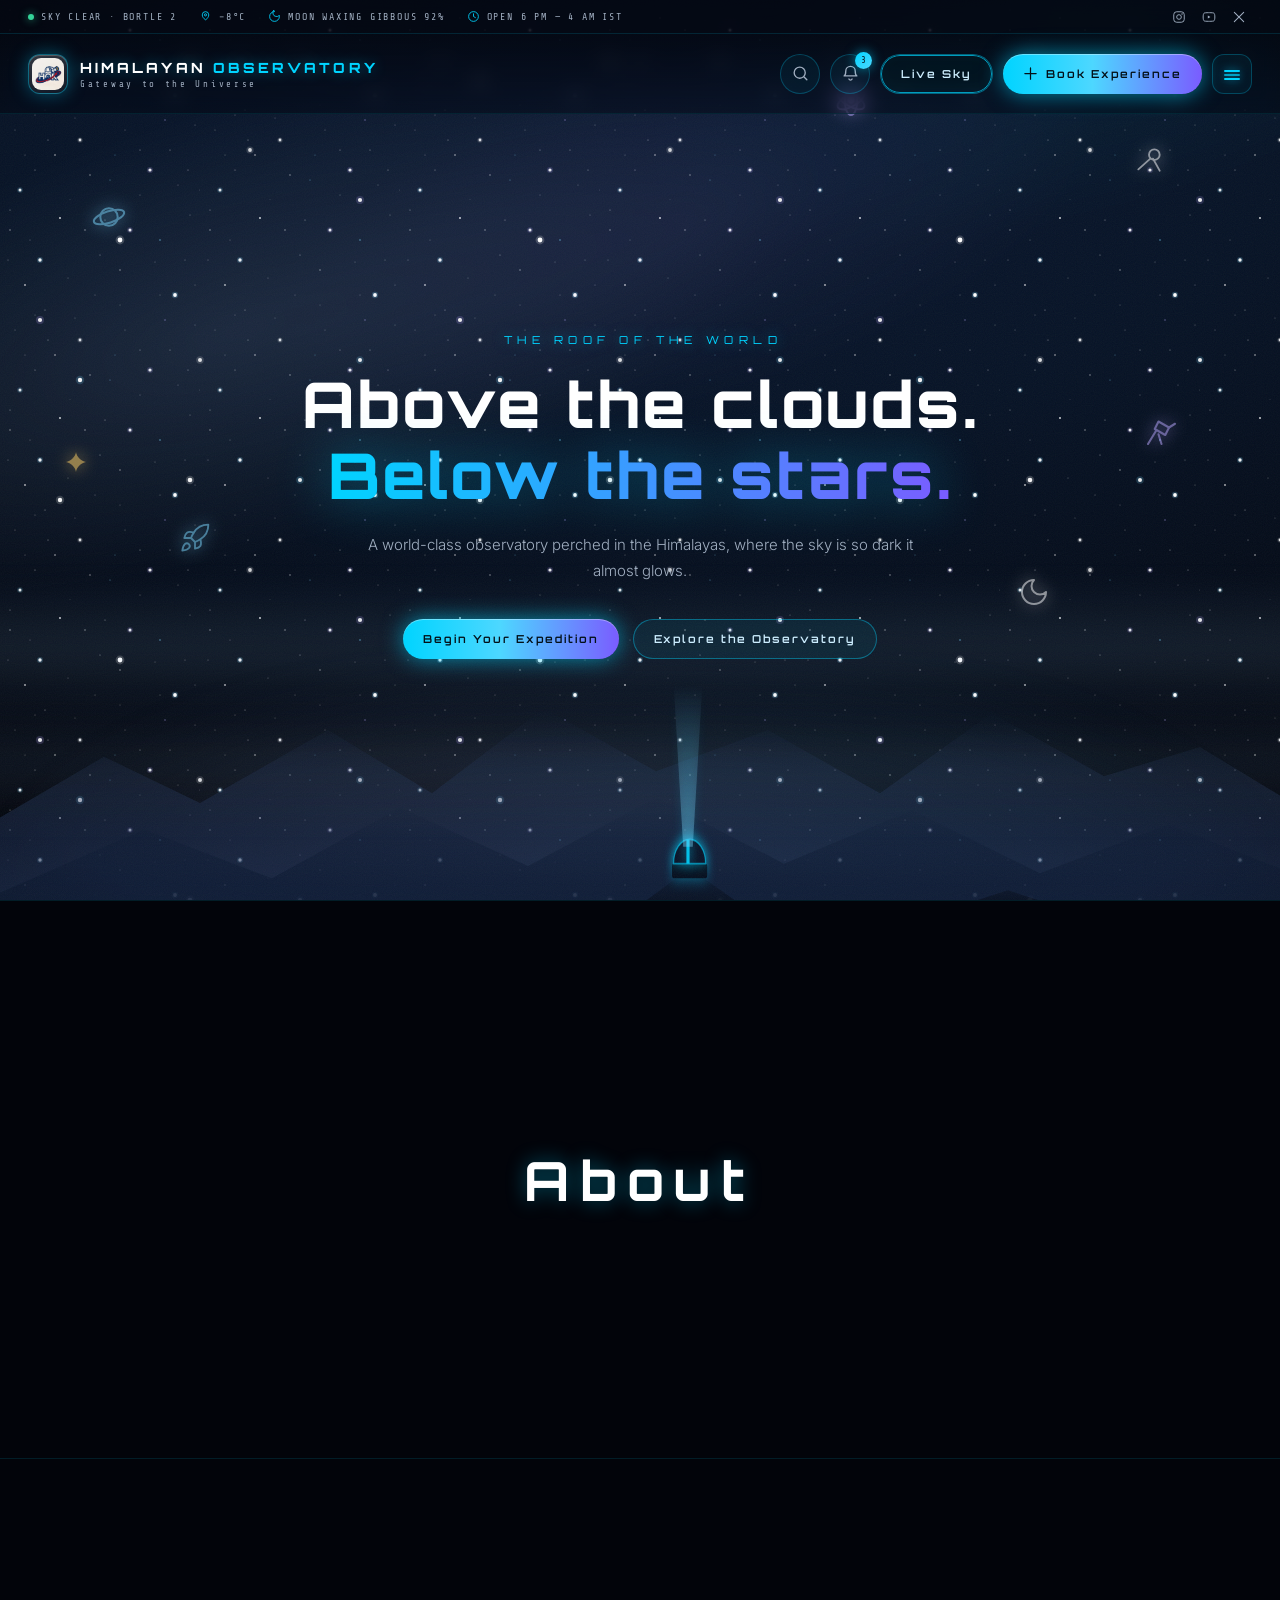
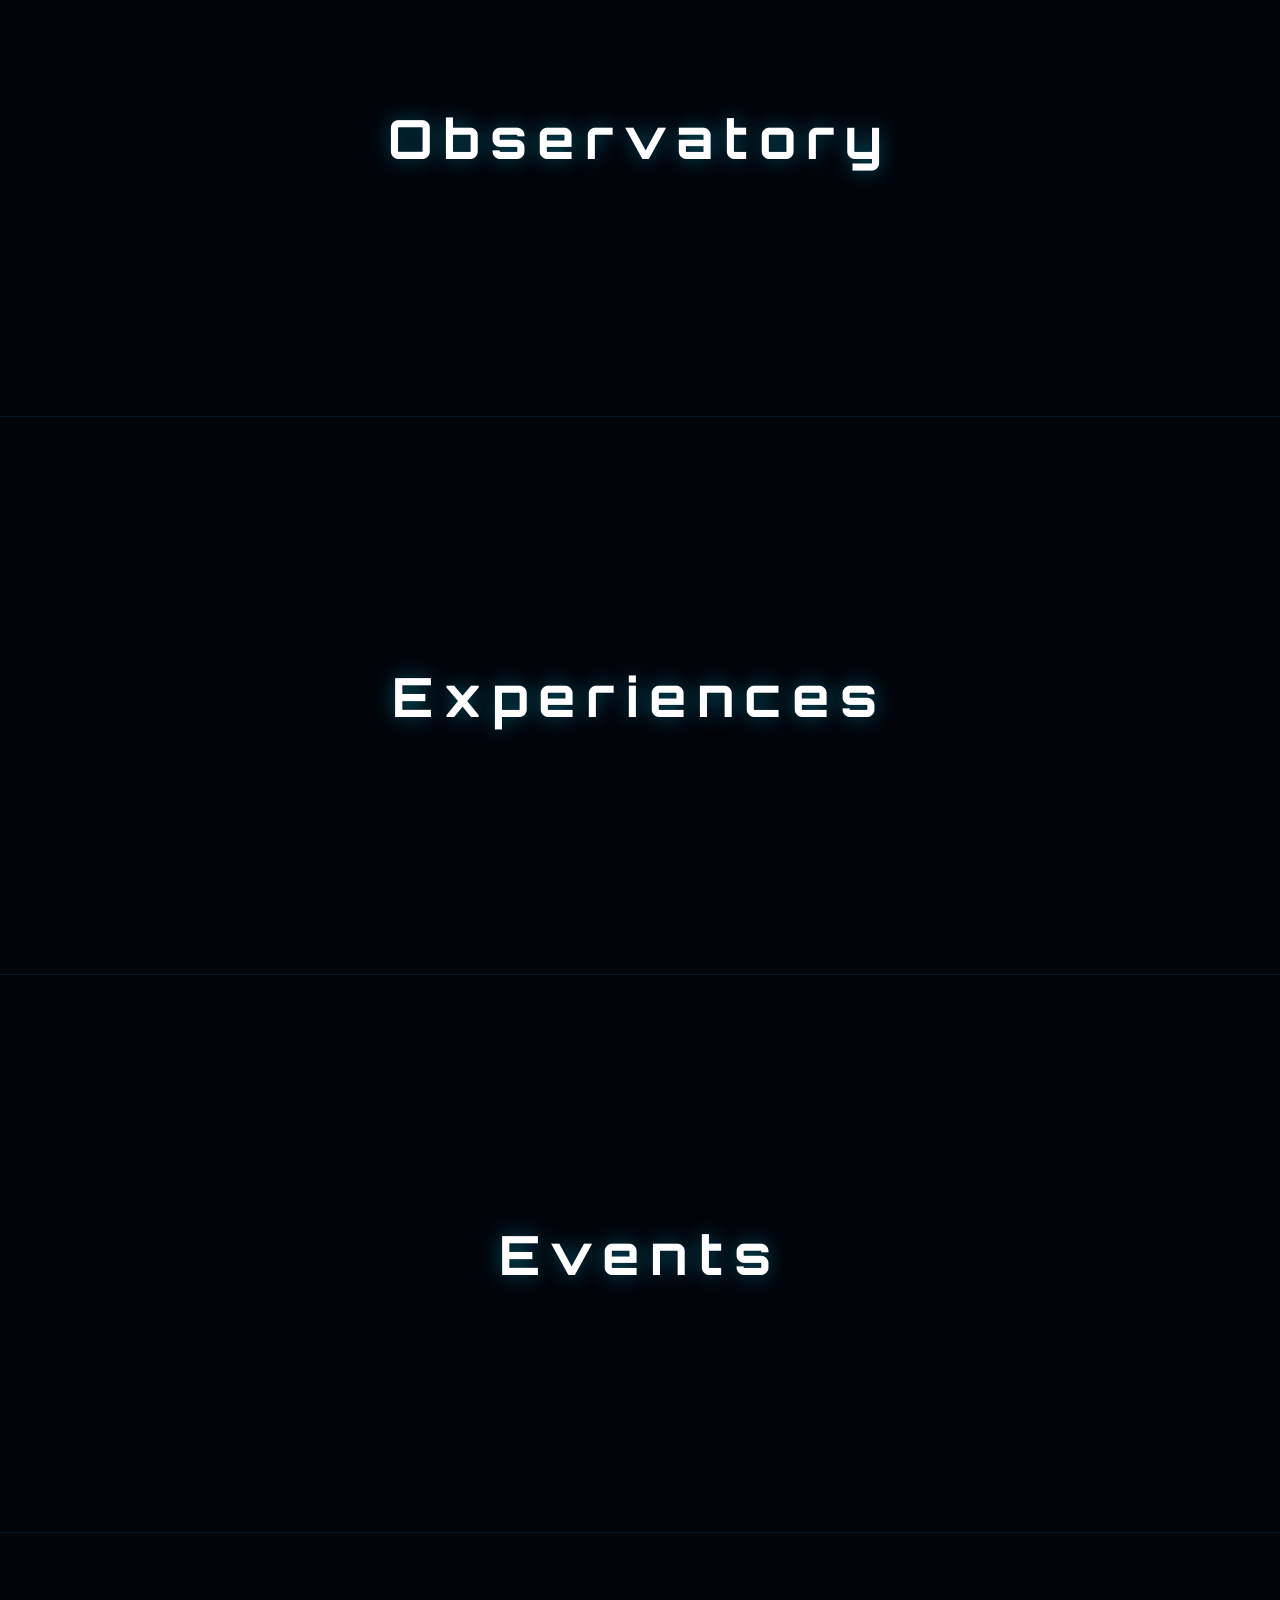
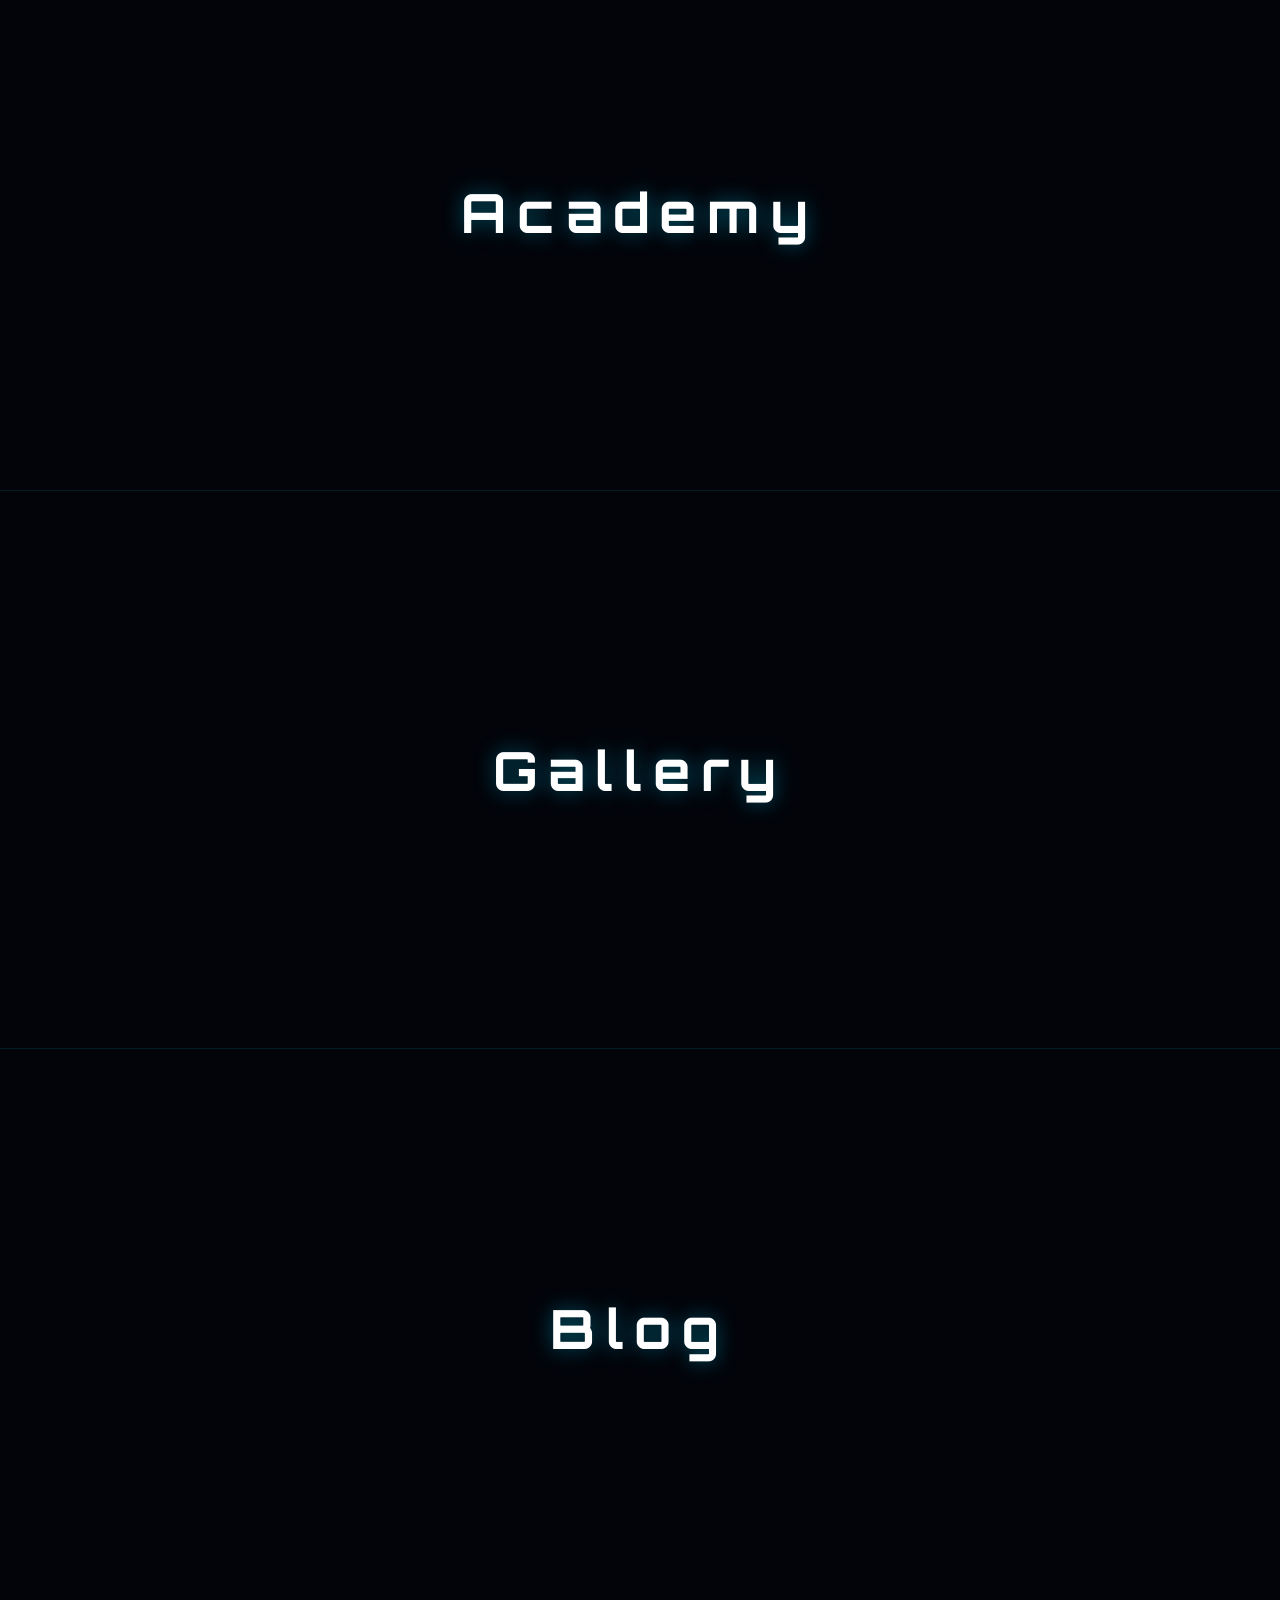
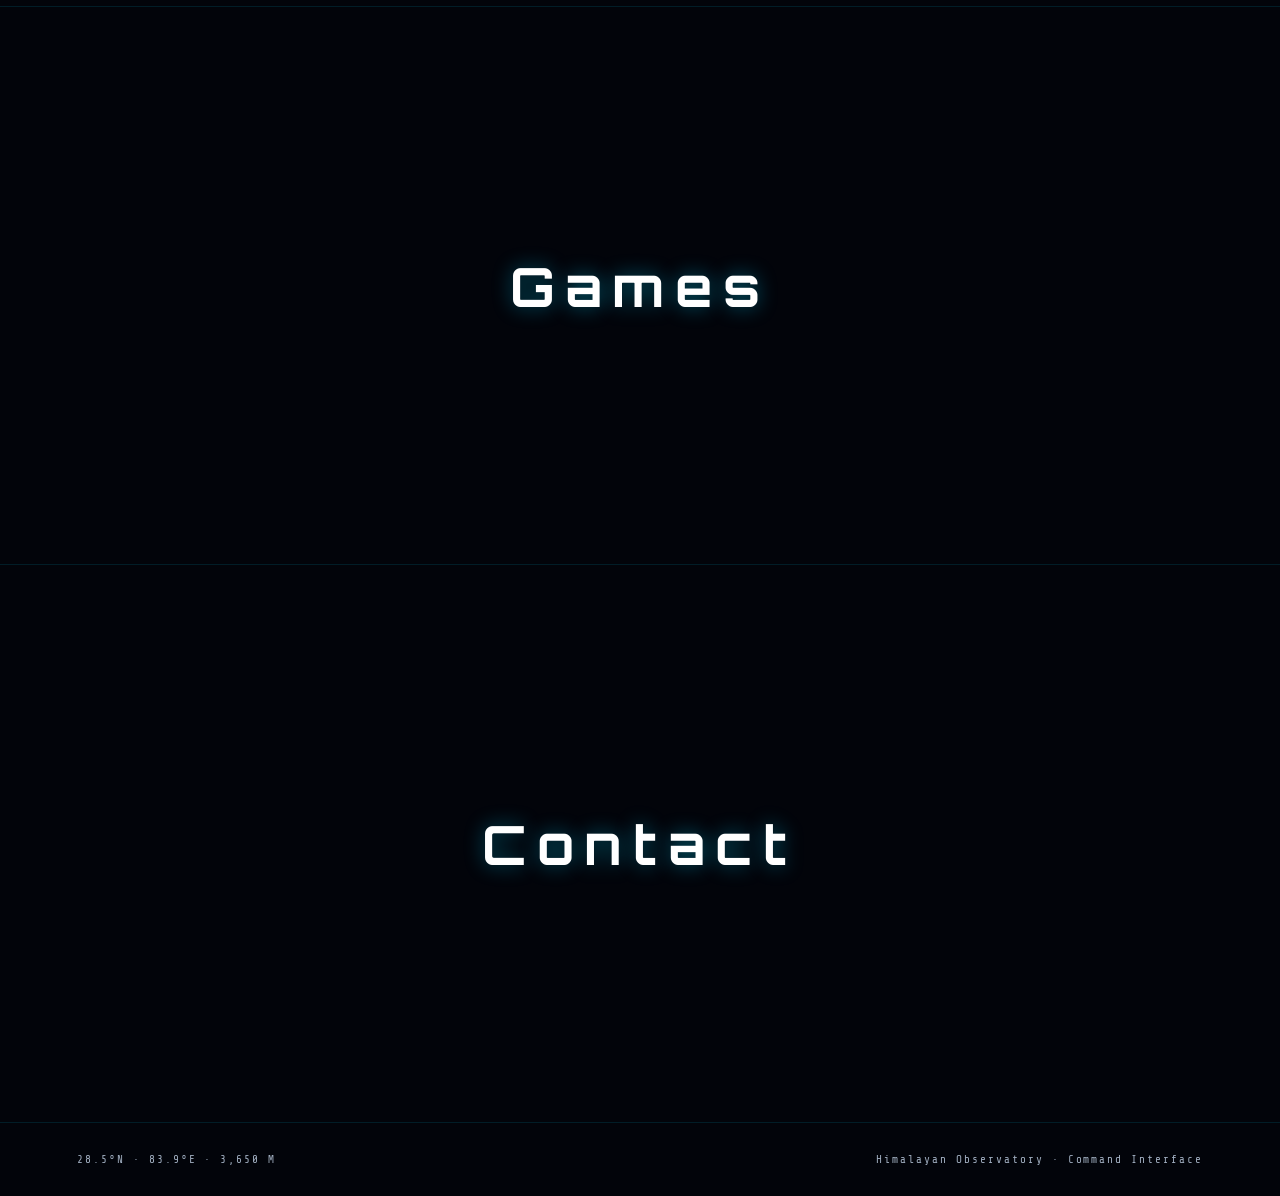
==== commit 1318b83a: "updated loader + header" ====
--- a/navbar.html
+++ b/navbar.html
@@ -29,45 +29,113 @@
 
     <!-- Satellite crossing the night sky -->
     <div class="site-space__sat" aria-hidden="true">
-      <svg viewBox="0 0 140 84" fill="none">
-        <defs>
-          <linearGradient id="satPanel" x1="0" y1="0" x2="0" y2="1">
-            <stop offset="0" stop-color="#2b6bd6"/>
-            <stop offset="0.55" stop-color="#123c8a"/>
-            <stop offset="1" stop-color="#081c46"/>
-          </linearGradient>
-          <linearGradient id="satBody" x1="0" y1="0" x2="0" y2="1">
-            <stop offset="0" stop-color="#e4edff"/>
-            <stop offset="0.5" stop-color="#93a7c4"/>
-            <stop offset="1" stop-color="#33435f"/>
-          </linearGradient>
-          <linearGradient id="satTrail" x1="0" y1="0" x2="1" y2="0">
-            <stop offset="0" stop-color="#7ad7ff" stop-opacity="0"/>
-            <stop offset="0.7" stop-color="#7ad7ff" stop-opacity="0.16"/>
-            <stop offset="1" stop-color="#bcdcff" stop-opacity="0.6"/>
-          </linearGradient>
-        </defs>
-
-        <path d="M0 42 L56 42" stroke="url(#satTrail)" stroke-width="2"/>
-
-        <rect x="6" y="28" width="52" height="16" rx="2" fill="url(#satPanel)" stroke="#9ad7ff" stroke-opacity="0.4"/>
-        <rect x="82" y="28" width="52" height="16" rx="2" fill="url(#satPanel)" stroke="#9ad7ff" stroke-opacity="0.4"/>
-        <path d="M18 29V43M30 29V43M42 29V43M54 29V43M94 29V43M106 29V43M118 29V43M130 29V43" stroke="#9ad7ff" stroke-opacity="0.4" stroke-width="1"/>
-        <rect x="52" y="33" width="4" height="6" fill="#8fa3c0"/>
-        <rect x="84" y="33" width="4" height="6" fill="#8fa3c0"/>
-
-        <rect x="56" y="14" width="28" height="44" rx="6" fill="url(#satBody)" stroke="#cfe0ff" stroke-opacity="0.7"/>
-
-        <path d="M70 14 L70 6" stroke="#e4edff" stroke-width="2"/>
-        <circle cx="70" cy="4.5" r="3" fill="#ffd166"/>
-
-        <rect x="60" y="20" width="20" height="9" rx="2" fill="#07152e"/>
-        <circle cx="65.5" cy="24.5" r="2" fill="#00d4ff"/>
-        <circle cx="74.5" cy="24.5" r="2" fill="#ff5c5c"/>
-
-        <circle class="sat-beacon" cx="70" cy="48" r="2.2" fill="#ffd166"/>
-      </svg>
-    </div>
+        <svg viewBox="0 0 140 84" fill="none">
+          <defs>
+            <linearGradient id="satPanel" x1="0" y1="0" x2="0" y2="1">
+              <stop offset="0" stop-color="#2b6bd6"/>
+              <stop offset="0.55" stop-color="#123c8a"/>
+              <stop offset="1" stop-color="#081c46"/>
+            </linearGradient>
+            <linearGradient id="satBody" x1="0" y1="0" x2="0" y2="1">
+              <stop offset="0" stop-color="#e4edff"/>
+              <stop offset="0.5" stop-color="#93a7c4"/>
+              <stop offset="1" stop-color="#33435f"/>
+            </linearGradient>
+            <linearGradient id="satTrail" x1="0" y1="0" x2="1" y2="0">
+              <stop offset="0" stop-color="#7ad7ff" stop-opacity="0"/>
+              <stop offset="0.7" stop-color="#7ad7ff" stop-opacity="0.16"/>
+              <stop offset="1" stop-color="#bcdcff" stop-opacity="0.6"/>
+            </linearGradient>
+          </defs>
+
+          <path d="M0 42 L56 42" stroke="url(#satTrail)" stroke-width="2"/>
+
+          <rect x="6" y="28" width="52" height="16" rx="2" fill="url(#satPanel)" stroke="#9ad7ff" stroke-opacity="0.4"/>
+          <rect x="82" y="28" width="52" height="16" rx="2" fill="url(#satPanel)" stroke="#9ad7ff" stroke-opacity="0.4"/>
+          <path d="M18 29V43M30 29V43M42 29V43M54 29V43M94 29V43M106 29V43M118 29V43M130 29V43" stroke="#9ad7ff" stroke-opacity="0.4" stroke-width="1"/>
+          <rect x="52" y="33" width="4" height="6" fill="#8fa3c0"/>
+          <rect x="84" y="33" width="4" height="6" fill="#8fa3c0"/>
+
+          <rect x="56" y="14" width="28" height="44" rx="6" fill="url(#satBody)" stroke="#cfe0ff" stroke-opacity="0.7"/>
+
+          <path d="M70 14 L70 6" stroke="#e4edff" stroke-width="2"/>
+          <circle cx="70" cy="4.5" r="3" fill="#ffd166"/>
+
+          <rect x="60" y="20" width="20" height="9" rx="2" fill="#07152e"/>
+          <circle cx="65.5" cy="24.5" r="2" fill="#00d4ff"/>
+          <circle cx="74.5" cy="24.5" r="2" fill="#ff5c5c"/>
+
+          <circle class="sat-beacon" cx="70" cy="48" r="2.2" fill="#ffd166"/>
+        </svg>
+      </div>
+
+      <!-- Floating celestial icons -->
+      <div class="float-icon float-icon--spin" style="left:7%; top:22%; --sz:38px; --dur:9s; --delay:0s; --ic:#7AD7FF;">
+        <div class="float-icon__ico">
+          <svg viewBox="0 0 24 24" fill="none" stroke="currentColor" stroke-width="1.3">
+            <circle cx="12" cy="12" r="5.5"/>
+            <ellipse cx="12" cy="12" rx="10" ry="3.6" transform="rotate(-18 12 12)"/>
+          </svg>
+        </div>
+      </div>
+
+      <div class="float-icon" style="right:9%; top:16%; --sz:32px; --dur:7.5s; --delay:.9s; --ic:#FFFFFF;">
+        <div class="float-icon__ico">
+          <svg viewBox="0 0 24 24" fill="none" stroke="currentColor" stroke-width="1.4" stroke-linecap="round">
+            <circle cx="16" cy="8" r="4"/>
+            <path d="M13 11 L4 19 M15 11 L20 20"/>
+          </svg>
+        </div>
+      </div>
+
+      <div class="float-icon float-icon--pulse" style="left:5%; top:50%; --sz:24px; --dur:6.5s; --delay:1.6s; --ic:#FFD166;">
+        <div class="float-icon__ico">
+          <svg viewBox="0 0 24 24" fill="currentColor">
+            <path d="M12 2 C12.6 6.8 17.2 11.4 22 12 C17.2 12.6 12.6 17.2 12 22 C11.4 17.2 6.8 12.6 2 12 C6.8 11.4 11.4 6.8 12 2 Z"/>
+          </svg>
+        </div>
+      </div>
+
+      <div class="float-icon" style="right:8%; top:46%; --sz:36px; --dur:8.5s; --delay:.4s; --ic:#B8A6FF;">
+        <div class="float-icon__ico">
+          <svg viewBox="0 0 24 24" fill="none" stroke="currentColor" stroke-width="1.4" stroke-linecap="round" stroke-linejoin="round">
+            <path d="M11 5 L18 9 L15.5 14 L8.5 10 Z"/>
+            <path d="M9.5 11 L4 20"/>
+            <path d="M11 13.5 L13 20"/>
+            <path d="M18 9 L22 6.5"/>
+          </svg>
+        </div>
+      </div>
+
+      <div class="float-icon" style="right:18%; top:64%; --sz:32px; --dur:10s; --delay:2.1s; --ic:#FFFFFF;">
+        <div class="float-icon__ico">
+          <svg viewBox="0 0 24 24" fill="none" stroke="currentColor" stroke-width="1.5" stroke-linecap="round" stroke-linejoin="round">
+            <path d="M12 3a6 6 0 0 0 9 9 9 9 0 1 1-9-9Z"/>
+          </svg>
+        </div>
+      </div>
+
+      <div class="float-icon" style="left:14%; top:58%; --sz:32px; --dur:7s; --delay:1.2s; --ic:#7AD7FF;">
+        <div class="float-icon__ico">
+          <svg viewBox="0 0 24 24" fill="none" stroke="currentColor" stroke-width="1.4" stroke-linecap="round" stroke-linejoin="round">
+            <path d="M4.5 16.5c-1.5 1.26-2 5-2 5s3.74-.5 5-2c.71-.84.7-2.13-.09-2.91a2.18 2.18 0 0 0-2.91-.09z"/>
+            <path d="m12 15-3-3a22 22 0 0 1 2-3.95A12.88 12.88 0 0 1 22 2c0 2.72-.78 7.5-6 11a22.35 22.35 0 0 1-4 2z"/>
+            <path d="M9 12H4s.55-3.03 2-4c1.62-1.08 5 0 5 0"/>
+            <path d="M12 15v5s3.03-.55 4-2c1.08-1.62 0-5 0-5"/>
+          </svg>
+        </div>
+      </div>
+
+      <div class="float-icon float-icon--spin" style="right:32%; top:9%; --sz:38px; --dur:11s; --delay:2.6s; --ic:#B8A6FF;">
+        <div class="float-icon__ico">
+          <svg viewBox="0 0 24 24" fill="none" stroke="currentColor" stroke-width="1.2">
+            <circle cx="12" cy="12" r="2.2" fill="currentColor" stroke="none"/>
+            <ellipse cx="12" cy="12" rx="9.5" ry="4" transform="rotate(30 12 12)"/>
+            <ellipse cx="12" cy="12" rx="9.5" ry="4" transform="rotate(-30 12 12)"/>
+            <ellipse cx="12" cy="12" rx="9.5" ry="4" transform="rotate(90 12 12)"/>
+          </svg>
+        </div>
+      </div>
 
     <div class="site-space__mountains">
       <svg class="site-space__range site-space__range--back" viewBox="0 0 1600 400" preserveAspectRatio="none" aria-hidden="true">
--- a/css/style.css
+++ b/css/style.css
@@ -201,6 +201,40 @@
   animation: satBlink 1.2s steps(2, start) infinite;
 }
 
+/* --- floating celestial icons -------------------------------------------- */
+.float-icon {
+  position: absolute;
+  z-index: 3;
+  width: var(--sz, 28px);
+  height: var(--sz, 28px);
+  color: var(--ic, #ffffff);
+  opacity: 0.55;
+  pointer-events: none;
+  will-change: transform;
+  animation: floatBob var(--dur, 9s) ease-in-out infinite alternate;
+  animation-delay: var(--delay, 0s);
+}
+
+.float-icon__ico {
+  width: 100%;
+  height: 100%;
+}
+
+.float-icon__ico svg {
+  width: 100%;
+  height: 100%;
+  display: block;
+  filter: drop-shadow(0 0 8px currentColor);
+}
+
+.float-icon--spin .float-icon__ico {
+  animation: floatSpin 30s linear infinite;
+}
+
+.float-icon--pulse .float-icon__ico {
+  animation: iconPulse 4s ease-in-out infinite;
+}
+
 /* Layered Himalayan mountain silhouettes (parallax via main.js) */
 .site-space__mountains {
   position: absolute;
@@ -1362,6 +1396,20 @@
   50%      { opacity: 0.15; }
 }
 
+@keyframes floatBob {
+  from { transform: translateY(0); }
+  to   { transform: translateY(-16px); }
+}
+
+@keyframes floatSpin {
+  to { transform: rotate(360deg); }
+}
+
+@keyframes iconPulse {
+  0%, 100% { opacity: 0.45; transform: scale(1); }
+  50%      { opacity: 0.95; transform: scale(1.18); }
+}
+
 @keyframes ssMistDrift {
   from { transform: translateX(-4%); }
   to   { transform: translateX(4%); }
@@ -1540,7 +1588,8 @@
 
   .btn__pulse,
   .icon-btn__ring,
-  .site-space__sat {
+  .site-space__sat,
+  .float-icon {
     display: none;
   }
 }
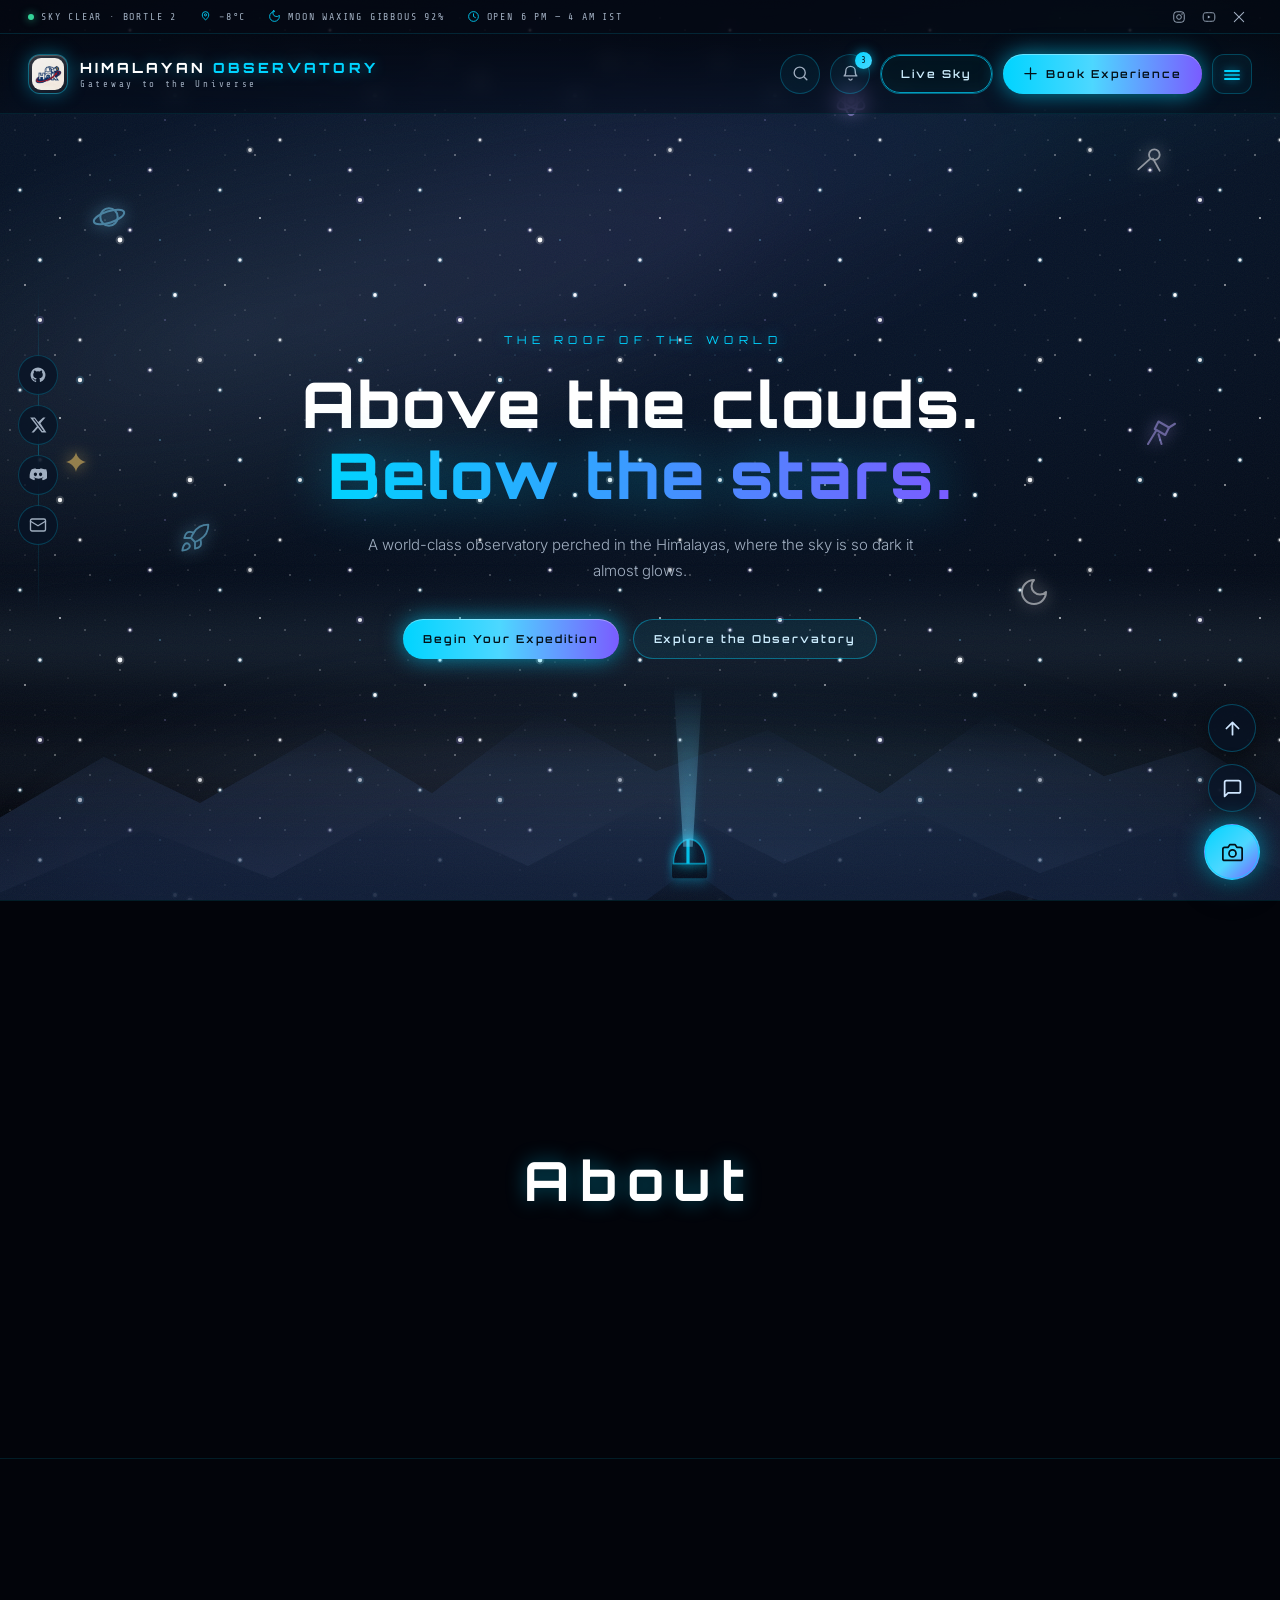
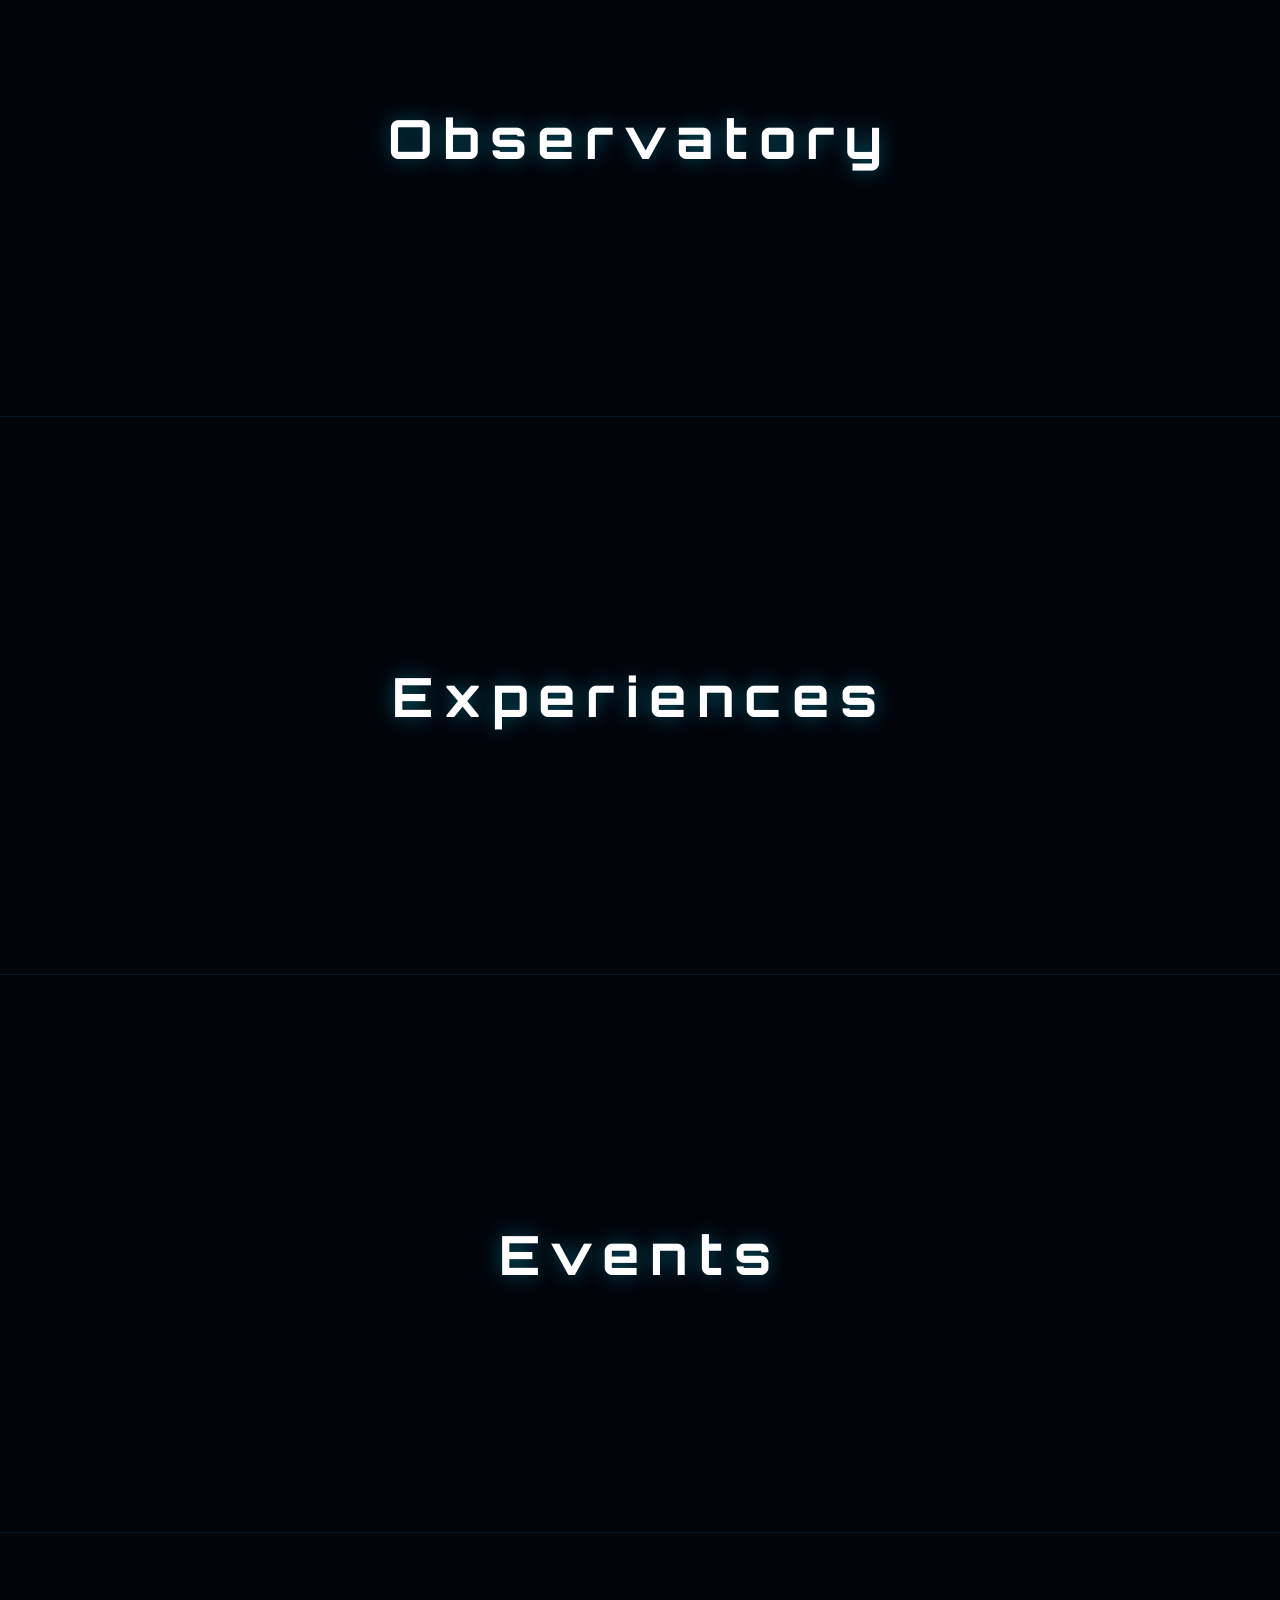
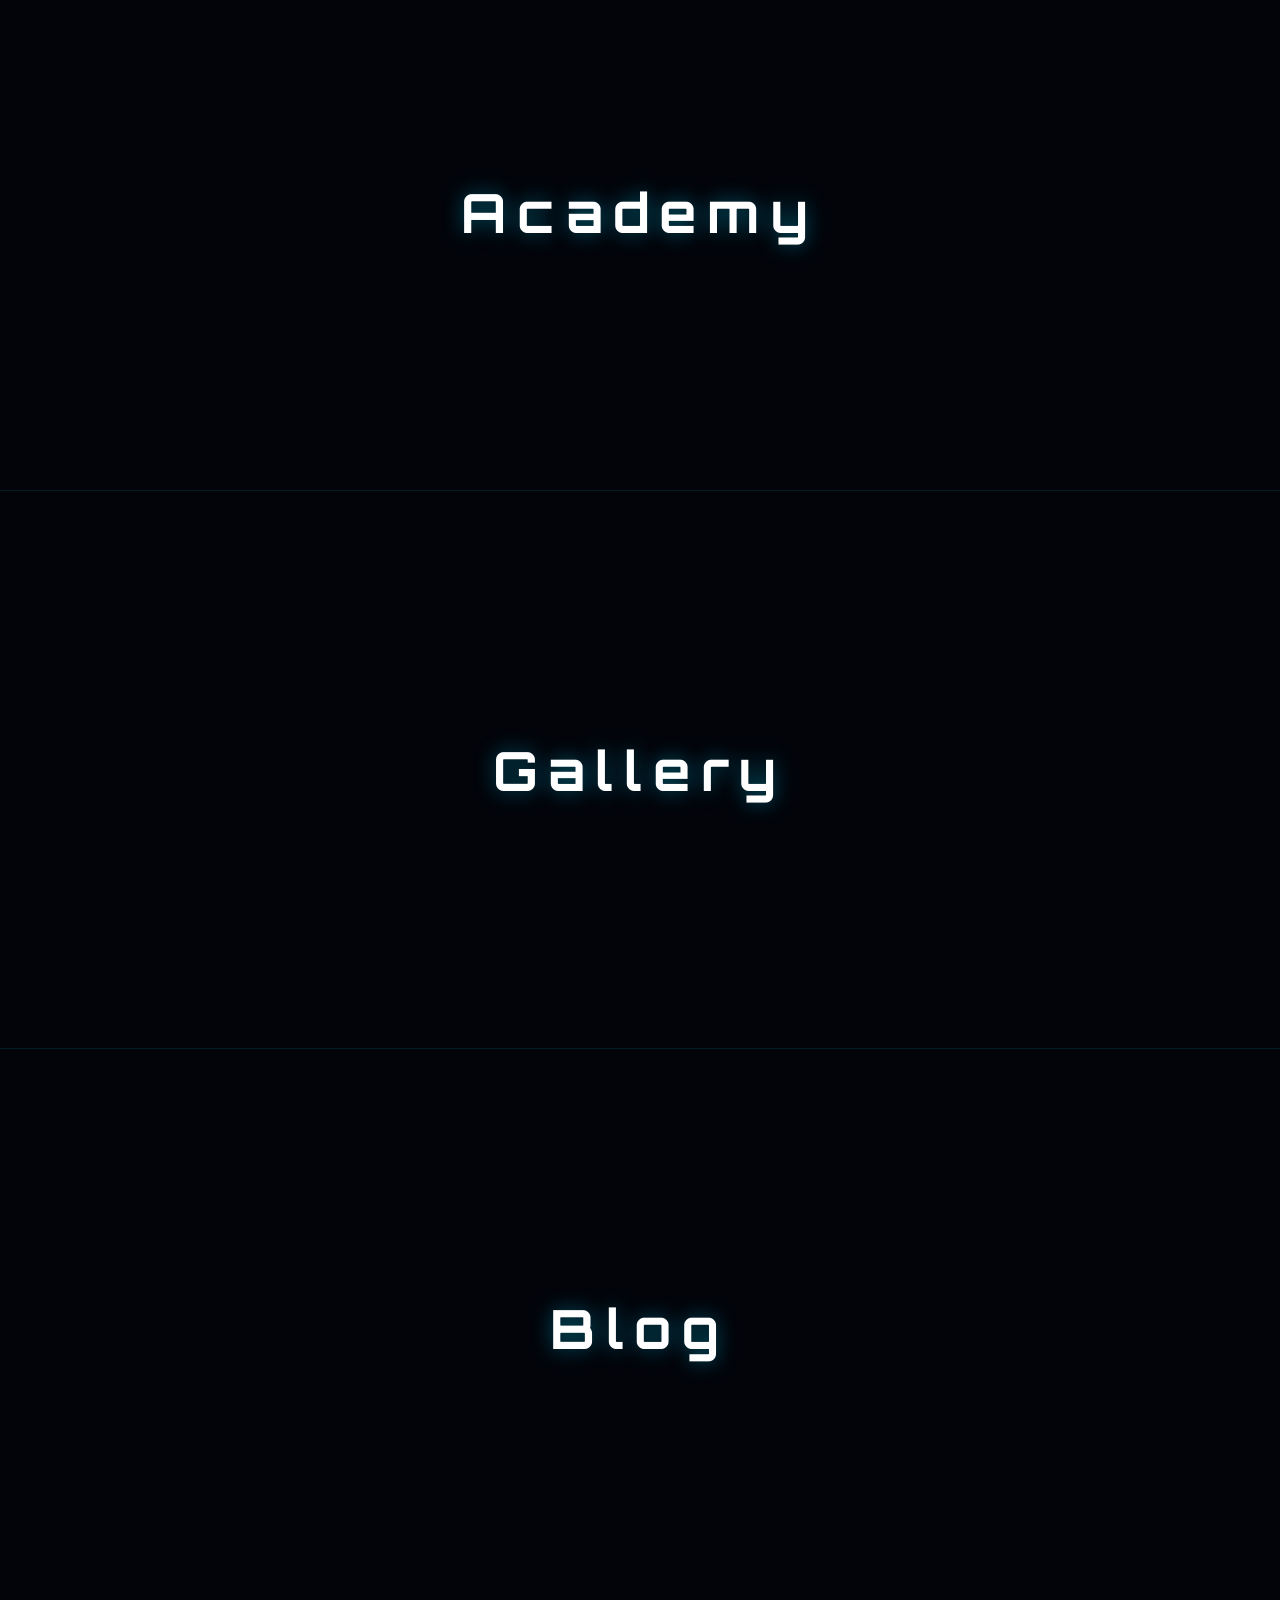
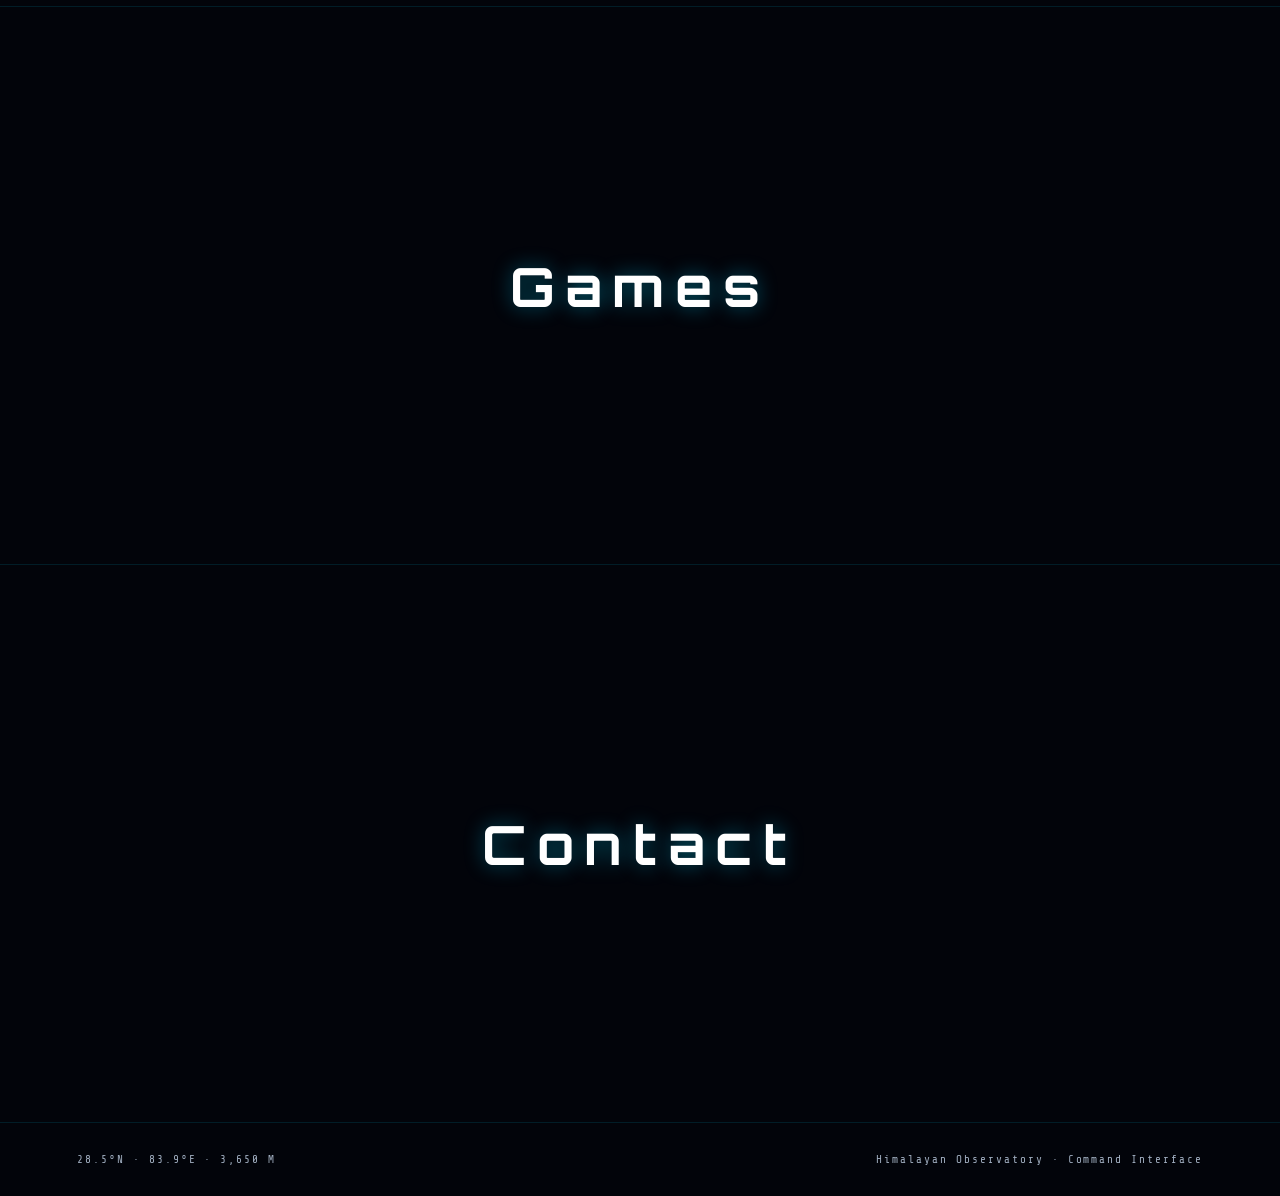
==== commit ef28fafe: "FAB" ====
--- a/navbar.html
+++ b/navbar.html
@@ -466,6 +466,64 @@
 
   </main>
 
+  <!-- Side dock: social / contact -->
+  <div class="side-dock" aria-label="Social and contact links">
+    <a class="dock-btn" href="#" aria-label="GitHub">
+      <svg viewBox="0 0 24 24" fill="currentColor">
+        <path d="M12 2a10 10 0 0 0-3.16 19.49c.5.09.68-.22.68-.48v-1.7c-2.78.6-3.37-1.34-3.37-1.34-.45-1.16-1.11-1.47-1.11-1.47-.9-.62.07-.6.07-.6 1 .07 1.53 1.03 1.53 1.03.9 1.52 2.34 1.08 2.91.83.09-.65.35-1.09.63-1.34-2.22-.25-4.55-1.11-4.55-4.94 0-1.09.39-1.98 1.03-2.68-.1-.25-.45-1.27.1-2.64 0 0 .84-.27 2.75 1.02a9.58 9.58 0 0 1 5 0c1.91-1.29 2.75-1.02 2.75-1.02.55 1.37.2 2.39.1 2.64.64.7 1.03 1.59 1.03 2.68 0 3.84-2.34 4.68-4.57 4.93.36.31.68.92.68 1.85V21c0 .27.18.58.69.48A10 10 0 0 0 12 2Z"/>
+      </svg>
+      <span class="dock-btn__tip">GitHub</span>
+    </a>
+
+    <a class="dock-btn" href="#" aria-label="X (Twitter)">
+      <svg viewBox="0 0 24 24" fill="currentColor">
+        <path d="M18.9 2H22l-6.8 7.8L23.2 22h-6.3l-4.9-6.4L6.4 22H3.3l7.3-8.3L1.5 2h6.4l4.4 5.9L18.9 2Zm-1.1 18h1.7L7.2 3.7H5.4L17.8 20Z"/>
+      </svg>
+      <span class="dock-btn__tip">X / Twitter</span>
+    </a>
+
+    <a class="dock-btn" href="#" aria-label="Discord">
+      <svg viewBox="0 0 24 24" fill="currentColor">
+        <path d="M20.32 4.37a19.8 19.8 0 0 0-4.89-1.52.07.07 0 0 0-.08.04c-.21.38-.44.87-.6 1.26a18.27 18.27 0 0 0-5.5 0 12.6 12.6 0 0 0-.61-1.26.08.08 0 0 0-.08-.04 19.7 19.7 0 0 0-4.88 1.52.07.07 0 0 0-.03.03C1.02 8.26.7 12.06.87 15.82a.08.08 0 0 0 .03.05 19.9 19.9 0 0 0 6 3.03.08.08 0 0 0 .08-.03c.46-.63.87-1.3 1.23-2a.08.08 0 0 0-.04-.1 13 13 0 0 1-1.87-.9.08.08 0 0 1-.01-.12c.13-.1.25-.19.37-.29a.07.07 0 0 1 .08-.01 13.9 13.9 0 0 0 11.86 0 .07.07 0 0 1 .08.01c.12.1.25.2.37.29a.08.08 0 0 1-.01.12c-.6.35-1.22.64-1.87.9a.08.08 0 0 0-.04.1c.36.7.77 1.37 1.23 2a.08.08 0 0 0 .08.03 19.8 19.8 0 0 0 6-3.03.08.08 0 0 0 .03-.05c.21-4.28-.35-8.05-1.48-11.42a.06.06 0 0 0-.03-.03ZM8.56 13.5c-1.17 0-2.13-1.08-2.13-2.4 0-1.31.95-2.4 2.13-2.4 1.19 0 2.14 1.1 2.13 2.4 0 1.32-.95 2.4-2.13 2.4Zm6.88 0c-1.17 0-2.13-1.08-2.13-2.4 0-1.31.95-2.4 2.13-2.4 1.19 0 2.14 1.1 2.13 2.4 0 1.32-.94 2.4-2.13 2.4Z"/>
+      </svg>
+      <span class="dock-btn__tip">Discord</span>
+    </a>
+
+    <a class="dock-btn" href="#" aria-label="Contact">
+      <svg viewBox="0 0 24 24" fill="none" stroke="currentColor" stroke-width="1.8" stroke-linecap="round" stroke-linejoin="round">
+        <rect x="2" y="4" width="20" height="16" rx="2"/>
+        <path d="m22 7-10 6L2 7"/>
+      </svg>
+      <span class="dock-btn__tip">Contact</span>
+    </a>
+  </div>
+
+  <!-- Bottom-right quick actions -->
+  <div class="fab-stack" id="fabStack">
+    <button class="fab fab--top" id="fabTop" type="button" aria-label="Back to top">
+      <svg viewBox="0 0 24 24" fill="none" stroke="currentColor" stroke-width="2" stroke-linecap="round" stroke-linejoin="round">
+        <path d="M12 19V5M5 12l7-7 7 7"/>
+      </svg>
+      <span class="fab__tip">Back to top</span>
+    </button>
+
+    <button class="fab" type="button" aria-label="Ground control chat">
+      <svg viewBox="0 0 24 24" fill="none" stroke="currentColor" stroke-width="2" stroke-linecap="round" stroke-linejoin="round">
+        <path d="M21 15a2 2 0 0 1-2 2H7l-4 4V5a2 2 0 0 1 2-2h14a2 2 0 0 1 2 2z"/>
+      </svg>
+      <span class="fab__tip">Ground control chat</span>
+    </button>
+
+    <button class="fab fab--live" type="button" aria-label="Live sky feed">
+      <span class="fab__ring"></span>
+      <svg viewBox="0 0 24 24" fill="none" stroke="currentColor" stroke-width="2" stroke-linecap="round" stroke-linejoin="round">
+        <path d="M23 19a2 2 0 0 1-2 2H3a2 2 0 0 1-2-2V8a2 2 0 0 1 2-2h4l2-3h6l2 3h4a2 2 0 0 1 2 2z"/>
+        <circle cx="12" cy="13" r="4"/>
+      </svg>
+      <span class="fab__tip">Live sky feed</span>
+    </button>
+  </div>
+
   <script src="js/main.js"></script>
 </body>
 </html>
--- a/css/style.css
+++ b/css/style.css
@@ -740,6 +740,176 @@
   width: 100%;
 }
 
+/* --- floating controls: side dock + action FABs --------------------------- */
+.fab-stack,
+.side-dock {
+  position: fixed;
+  z-index: 40;
+  display: flex;
+  flex-direction: column;
+  align-items: center;
+  gap: 12px;
+}
+
+/* Bottom-right quick actions */
+.fab-stack {
+  right: 20px;
+  bottom: 20px;
+}
+
+.fab {
+  position: relative;
+  display: grid;
+  place-items: center;
+  width: 48px;
+  height: 48px;
+  border-radius: 50%;
+  color: #cfe6ff;
+  background: rgba(7, 18, 36, 0.72);
+  border: 1px solid rgba(0, 212, 255, 0.28);
+  backdrop-filter: blur(12px);
+  -webkit-backdrop-filter: blur(12px);
+  box-shadow: 0 10px 26px rgba(0, 0, 0, 0.45);
+  transition: transform 0.3s var(--ease-out), box-shadow 0.3s ease, border-color 0.3s ease, color 0.3s ease;
+}
+
+.fab:hover {
+  color: #ffffff;
+  border-color: rgba(0, 212, 255, 0.65);
+  box-shadow: 0 0 22px rgba(0, 212, 255, 0.35), 0 12px 30px rgba(0, 0, 0, 0.5);
+  transform: translateY(-3px);
+}
+
+.fab:active { transform: scale(0.94); }
+
+.fab svg {
+  width: 21px;
+  height: 21px;
+}
+
+/* primary live-view action with radar pulse */
+.fab--live {
+  width: 56px;
+  height: 56px;
+  color: #031018;
+  background: linear-gradient(135deg, var(--accent-blue), #4DD7FF 55%, var(--accent-purple));
+  border-color: transparent;
+  box-shadow: 0 0 26px var(--glow), 0 12px 28px rgba(0, 0, 0, 0.45);
+}
+
+.fab--live:hover {
+  color: #031018;
+  border-color: transparent;
+  box-shadow: 0 0 42px var(--glow), 0 14px 32px rgba(0, 0, 0, 0.5);
+}
+
+.fab__ring {
+  position: absolute;
+  inset: 0;
+  border-radius: inherit;
+  border: 1px solid rgba(0, 212, 255, 0.7);
+  animation: btnPulse 2.4s var(--ease-out) infinite;
+  pointer-events: none;
+}
+
+/* tooltip that slides out on hover */
+.fab__tip,
+.dock-btn__tip {
+  position: absolute;
+  top: 50%;
+  transform: translateY(-50%) translateX(6px);
+  padding: 5px 10px;
+  border-radius: 8px;
+  white-space: nowrap;
+  font-family: var(--font-mono);
+  font-size: 10px;
+  letter-spacing: 0.08em;
+  color: #cfe6ff;
+  background: rgba(7, 18, 36, 0.92);
+  border: 1px solid rgba(0, 212, 255, 0.25);
+  box-shadow: 0 8px 20px rgba(0, 0, 0, 0.45);
+  opacity: 0;
+  pointer-events: none;
+  transition: opacity 0.25s ease, transform 0.25s var(--ease-out);
+}
+
+.fab__tip { right: calc(100% + 14px); }
+.dock-btn__tip { left: calc(100% + 14px); }
+
+.fab:hover .fab__tip,
+.dock-btn:hover .dock-btn__tip {
+  opacity: 1;
+  transform: translateY(-50%) translateX(0);
+}
+
+/* back-to-top: hidden until the page is scrolled */
+.fab--top {
+  opacity: 0;
+  transform: translateY(14px);
+  pointer-events: none;
+  transition: opacity 0.35s ease, transform 0.35s var(--ease-out), box-shadow 0.3s ease, border-color 0.3s ease;
+}
+
+.fab-stack.is-scrolled .fab--top {
+  opacity: 1;
+  transform: translateY(0);
+  pointer-events: auto;
+}
+
+/* side social/contact dock */
+.side-dock {
+  left: 18px;
+  top: 50%;
+  transform: translateY(-50%);
+  gap: 10px;
+}
+
+.side-dock::before {
+  content: "";
+  position: absolute;
+  top: -72px;
+  bottom: -72px;
+  left: 50%;
+  width: 1px;
+  background: linear-gradient(to bottom, transparent, rgba(0, 212, 255, 0.28), transparent);
+}
+
+.dock-btn {
+  position: relative;
+  display: grid;
+  place-items: center;
+  width: 40px;
+  height: 40px;
+  border-radius: 50%;
+  color: var(--grey);
+  background: rgba(7, 18, 36, 0.72);
+  border: 1px solid rgba(0, 212, 255, 0.22);
+  backdrop-filter: blur(10px);
+  -webkit-backdrop-filter: blur(10px);
+  transition: color 0.3s ease, border-color 0.3s ease, box-shadow 0.3s ease, transform 0.3s ease;
+}
+
+.dock-btn:hover {
+  color: #ffffff;
+  border-color: rgba(0, 212, 255, 0.6);
+  box-shadow: 0 0 18px rgba(0, 212, 255, 0.32);
+  transform: translateX(3px);
+}
+
+.dock-btn:active { transform: scale(0.92); }
+
+.dock-btn svg {
+  width: 18px;
+  height: 18px;
+}
+
+/* overlay is open → tuck the floating controls away */
+body.is-locked .fab-stack,
+body.is-locked .side-dock {
+  opacity: 0;
+  pointer-events: none;
+}
+
 /* --- hamburger ------------------------------------------------------------ */
 .burger {
   display: none;
@@ -1543,6 +1713,12 @@
 
   .icon-btn { width: 38px; height: 38px; }
 
+  .side-dock { display: none; }
+
+  .fab-stack { right: 14px; bottom: 14px; gap: 10px; }
+  .fab { width: 44px; height: 44px; }
+  .fab--live { width: 52px; height: 52px; }
+
   .notif {
     right: 14px;
     left: 14px;
@@ -1588,8 +1764,15 @@
 
   .btn__pulse,
   .icon-btn__ring,
+  .fab__ring,
   .site-space__sat,
   .float-icon {
     display: none;
   }
-}
+
+  body.is-locked .fab-stack,
+  body.is-locked .side-dock {
+    opacity: 1;
+    pointer-events: auto;
+  }
+}
